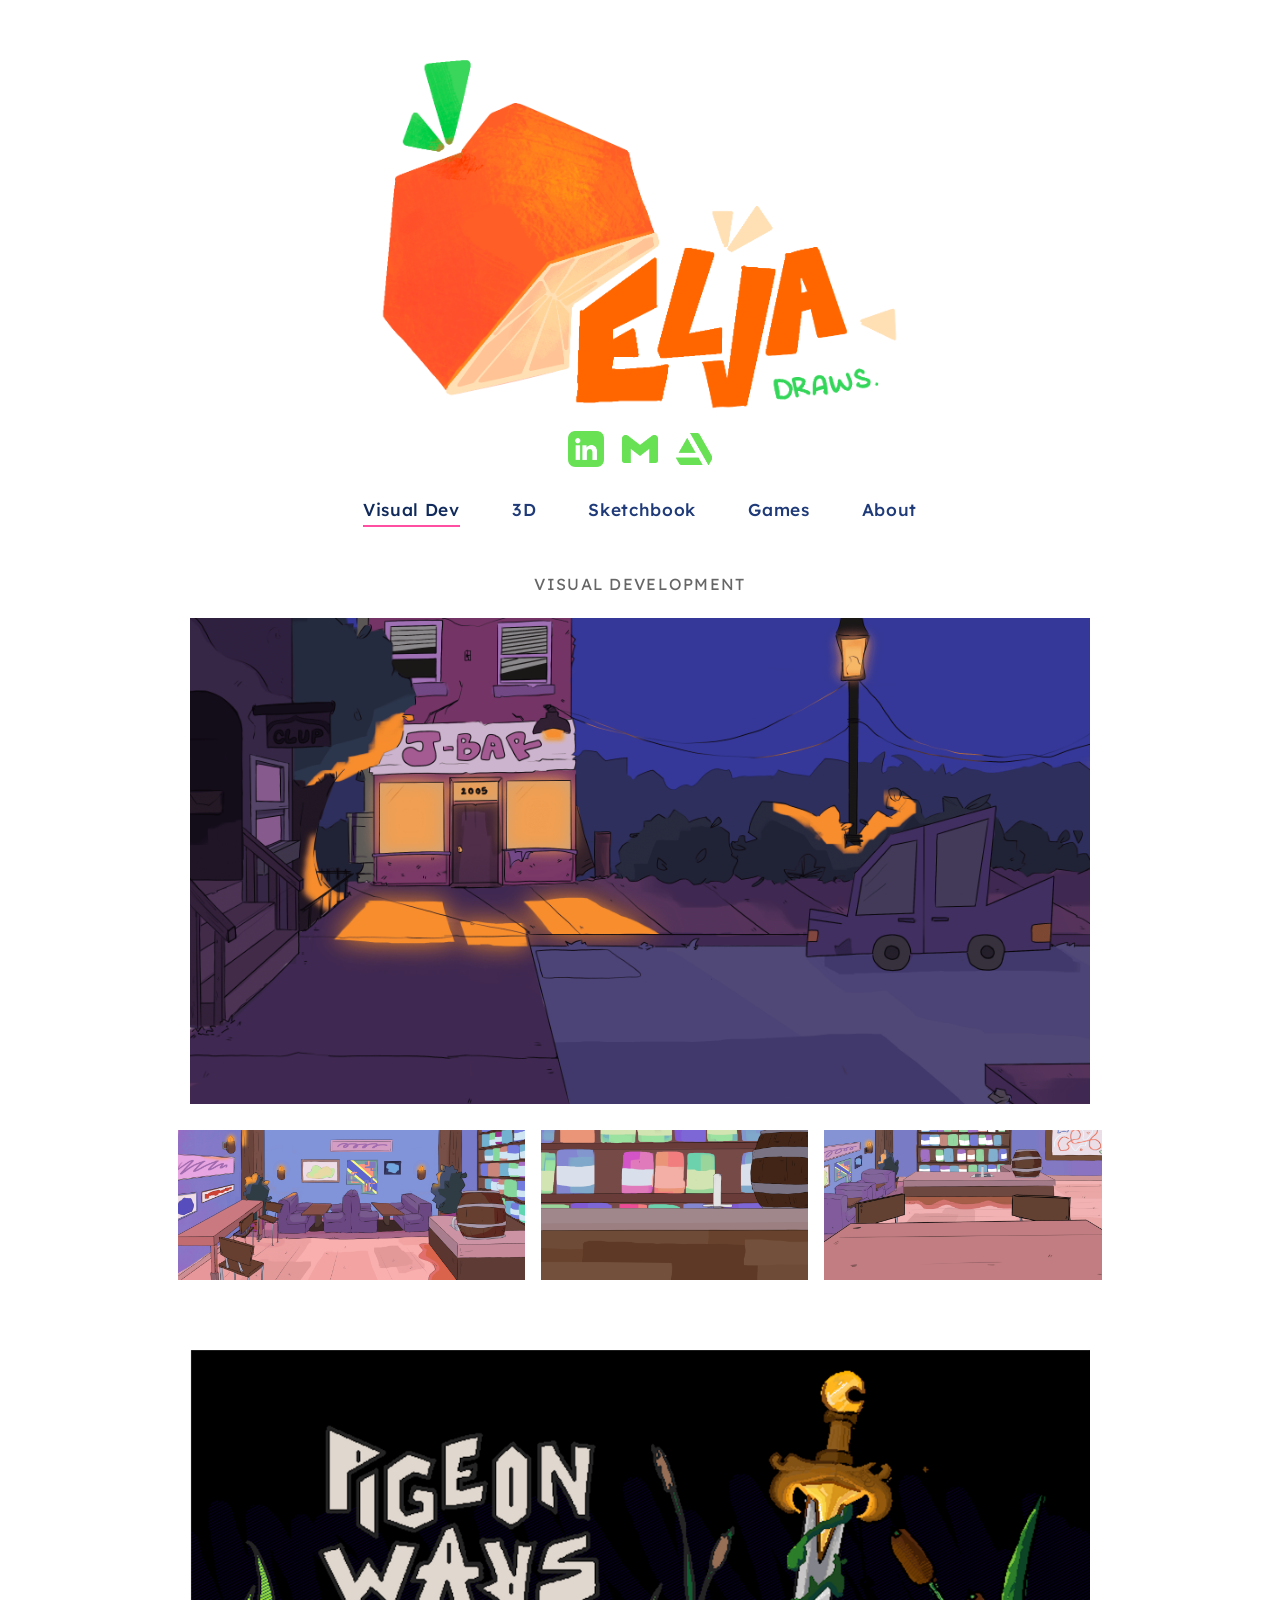
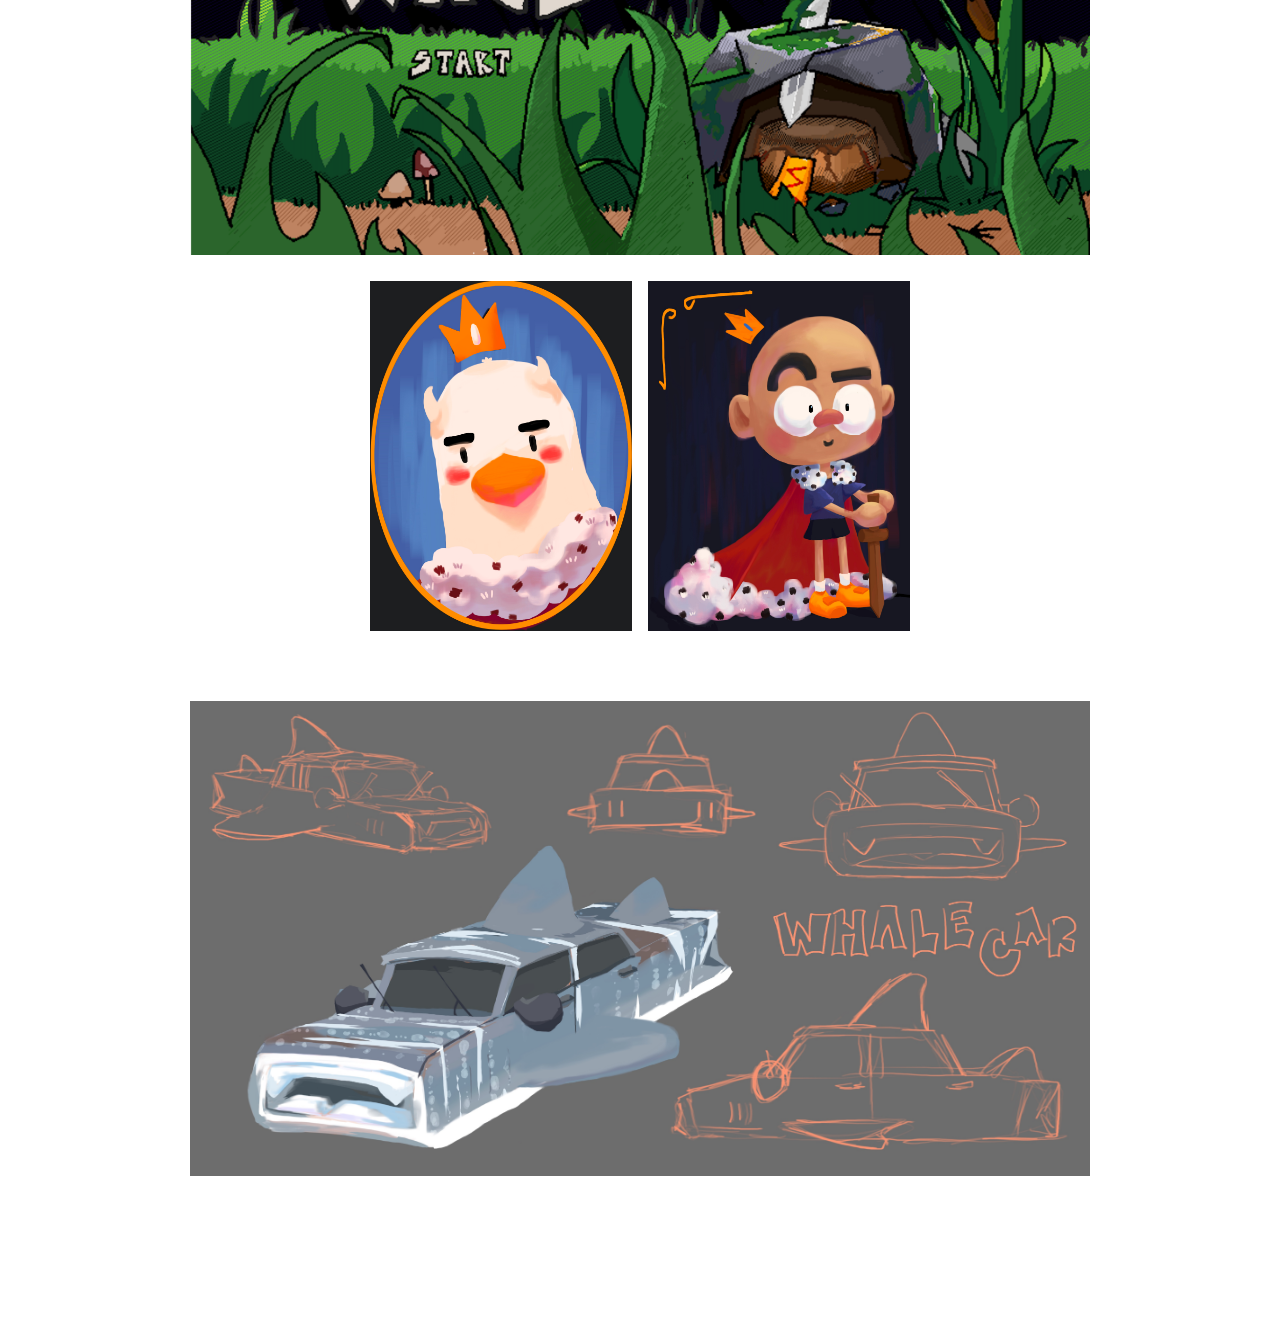
==== index.html @ 5cbae905 "logo changes" ====
<!DOCTYPE html>
<html lang="en">
<head>
  <meta charset="UTF-8" />
  <meta name="viewport" content="width=device-width, initial-scale=1.0" />
  <title>Elva | Visual Dev</title>
  <link rel="icon" type="image/x-icon" href="logos/lo.png">

  <link rel="stylesheet" href="style.css" />

  <link rel="preconnect" href="https://fonts.googleapis.com">
<link rel="preconnect" href="https://fonts.gstatic.com" crossorigin>
<link href="https://fonts.googleapis.com/css2?family=Lexend:wght@300;400;500;600&display=swap" rel="stylesheet">
<link rel="stylesheet" href="style.css" />
</head>
<body>

  <section class="intro-header">
    <img src="logos/illLogo.png" alt="Elva name logo" class="name-logo" />
  </section>

  <div class="social-bar">
    <a href="https://www.linkedin.com/in/elva-liu/" target="_blank" rel="noopener noreferrer">
      <img src="logos/link.png" alt="LinkedIn">
    </a>
  
    <a href="mailto:elvaschoo@gmail.com"  target="_blank" rel="noopener noreferrer">
      <img src="logos/mail.png" alt="Email" >
    </a>
  
    <a href="https://www.artstation.com/yuuorki" target="_blank" rel="noopener noreferrer">
      <img src="logos/artstat.png" alt="ArtStation">
    </a>
  </div>

  <header class="topbar">
    <nav>
      <ul class="nav-links">
        <li><a href="index.html" class="active">Visual Dev</a></li>
        <li><a href="3d.html">3D</a></li>
        <li><a href="sketchbook.html">Sketchbook</a></li>
        <li><a href="games.html">Games</a></li>
        <li><a href="about.html">About</a></li>
      </ul>
    </nav>
  </header>

  <main class="page-content">
    <h2 class="page-title">Visual Development</h2>
  
    <div class="visdev-container">
  
      <div class="visdev-piece">
        <div class="art-card visdev-card visdev-main-card">
          <img class="main-image" src="vis/Relief6 copy.png" alt="">
          <div class="visdev-bar">Relief or Disbelief Animation | Background Design</div>
        </div>
  
        <div class="sub-images">
          <img src="vis/Relief4 copy.png" alt="">
          <img src="vis/Relief2 copy.png" alt="">
          <img src="vis/Relief3 copy.png" alt="">
        </div>
      </div>
  
      <div class="visdev-container">
      <div class="visdev-piece">
        <div class="art-card visdev-card visdev-main-card">
          <img class="main-image" src="vis/title.png" alt="">
          <div class="visdev-bar">Pigeon Wars — Character Illustration</div>
        </div>
  
        <div class="sub-images2">
          <img src="vis/birdprotratit.jpg" alt="">
          <img src="vis/manpotrait.jpg" alt="">
        </div>
      </div>
      </div>

      <div class="visdev-container">
          <div class="visdev-piece">
            <div class="art-card visdev-card visdev-main-card">
                <img class="main-image" src="vis/whale shark copy.jpg" alt="">
                <div class="visdev-bar">Whale Shark Concept</div>
              </div>
      </div>
    </div>
    </div>
  </main>

  <div class="lightbox" id="lightbox">
    <button class="lightbox-close" id="lightbox-close">&times;</button>
    <button class="lightbox-arrow left" id="lightbox-prev">&#10094;</button>
    <img class="lightbox-image" id="lightbox-image" src="" alt="">
    <button class="lightbox-arrow right" id="lightbox-next">&#10095;</button>
  </div>

  <script src="script.js"></script>
</body>
</html>
---- style.css ----
* {
  margin: 0;
  padding: 0;
  box-sizing: border-box;
}

html {
  scroll-behavior: smooth;
}

body {
  background: #ffffff;
  color: #222;
  font-family: "Lexend", sans-serif;
}

/* big top name area */
.intro-header {
  height: 47vh;
  min-height: 240px;
  display: flex;
  align-items: flex-end;
  justify-content: center;
  padding-bottom: 5px;
  background: #ffffff;
}

.name-logo {
  width: 58%;
  max-width: 560px;
  height: auto;
  display: block;
}

/* sticky centered nav */
.topbar {
  position: sticky;
  top: 0;
  z-index: 1000;
  background: #ffffff;
  padding: 18px 20px 20px;
}

.topbar nav {
  display: flex;
  justify-content: center;
}

.nav-links {
  list-style: none;
  display: flex;
  gap: 52px;
  flex-wrap: wrap;
  justify-content: center;
}

.nav-links a {
  position: relative;
  text-decoration: none;
  color: #1f3a78;
  font-size: 1.08rem;
  font-weight: 500;
  letter-spacing: 0.04em;
  transition: color 0.2s ease;
}

.nav-links a::after {
  content: "";
  position: absolute;
  left: 0;
  bottom: -7px;
  width: 0;
  height: 2px;
  background: #ff4fa3;
  transition: width 0.22s ease;
}

.nav-links a:hover,
.nav-links a.active {
  color: #102a5c;
}

.nav-links a:hover::after,
.nav-links a.active::after {
  width: 100%;
}
/* page spacing */
.page-content {
  max-width: 1300px;
  margin: 0 auto;
  padding: 34px 34px 70px;
}

.page-title {
  font-size: 1rem;
  font-weight: 400;
  letter-spacing: 0.08em;
  color: #666;
  
  margin-bottom: 24px;
  text-transform: uppercase;
  text-align: center;
}

.link{
  font-size: 1rem;
  font-weight: 400;
  letter-spacing: 0.08em;
  color: #666;
  margin-top: 24px;
  margin-bottom: 24px;
  text-transform: uppercase;
  text-align: center;
}
.link:hover{

  color: #38e15f;
  margin-top: 24px;
  margin-bottom: 24px;
  text-transform: uppercase;
  text-align: center;
}

/* BIG 2-column gallery */
.gallery-grid {
  display: grid;
  grid-template-columns: repeat(2, 1fr);
  gap: 28px;
}


.art-card {
  position: relative;
  width: 100%;
  height: 420px;
  overflow: hidden;
  background: #f2f2f2;
  cursor: pointer;
}

.art-card img {
  width: 100%;
  height: 100%;
  object-fit: cover;
  transition: transform 0.3s ease;
}

.art-card:hover img {
  transform: scale(1.045);
}

/* 3d software bar */
.software-card .software-bar {
  position: absolute;
  left: 0;
  bottom: 0;
  width: 100%;
  padding: 14px 16px;
  background: rgba(198, 255, 75, 0.96);
  color: #111;
  font-size: 0.92rem;
  font-weight: 400;
  transform: translateY(100%);
  transition: transform 0.25s ease;
}

.software-card:hover .software-bar {
  transform: translateY(0);
}

/* about page */
.about-layout {
  display: grid;
  grid-template-columns: 320px 1fr;
  gap: 42px;
  align-items: start;
}

.about-image {
  width: 100%;
  height: 420px;
  object-fit: cover;
  background: #f2f2f2;
}

.about-text h1 {
  font-size: 2rem;
  font-weight: 500;
  margin-bottom: 18px;
  color: #51d355;
}

.about-text p {
  line-height: 1.75;
  margin-bottom: 16px;
  color: #333;
}

.about-section-title {
  margin-top: 28px;
  margin-bottom: 12px;
  font-size: 0.95rem;
  letter-spacing: 0.08em;
  text-transform: uppercase;
  color: #51d355;
}

.info-list {
  list-style: none;
}

.info-list li {
  margin-bottom: 10px;
  line-height: 1.6;
}

/* fullscreen lightbox */
.lightbox {
  position: fixed;
  inset: 0;
  background: rgba(255, 255, 255, 0.93);
  display: none;
  justify-content: center;
  align-items: center;
  z-index: 3000;
  padding: 40px;
}

.lightbox.show {
  display: flex;
}

.lightbox-image {
  max-width: 90vw;
  max-height: 88vh;
  object-fit: contain;
}

.lightbox-close {
  position: absolute;
  top: 24px;
  right: 24px;
  width: 52px;
  height: 52px;
  border: none;
  background: white;
  color: #111;
  font-size: 2rem;
  cursor: pointer;
}

.lightbox-arrow {
  position: absolute;
  top: 50%;
  transform: translateY(-50%);
  width: 56px;
  height: 56px;
  border: none;
  background: white;
  color: #111;
  font-size: 2rem;
  cursor: pointer;
}

.lightbox-arrow.left {
  left: 24px;
}

.lightbox-arrow.right {
  right: 24px;
}

.lightbox-close:hover,
.lightbox-arrow:hover {
  opacity: 0.9;
}


.image-group {
  margin-bottom: 40px;
}


.visdev-container {
  max-width: 900px;
  margin: 0 auto;
}

.visdev-piece {
  margin-bottom: 70px;
  display: block;
  clear: both;
}

.visdev-main-card {
  position: relative;
  width: 100%;
  height: auto !important;
  background: transparent;

  margin-bottom: 14px;
}

/* BIG hero image */
.main-image {
  width: 100%;
  height: auto;
  object-fit: contain;
  margin-bottom: 12px;
  margin-bottom: 14px;
  display: block;
}
.sub-images {
  display: flex;
  gap: 16px;
  justify-content: center;
}

.sub-images img {
  height: 150px;
}

.sub-images2 {
  display: flex;
  gap: 16px;
  justify-content: center;
}

.sub-images2 img {
  height: 350px;
}

/* hover effect (your style) */
.visdev-container img {
  transition: transform 0.2s ease;
}

.visdev-container img:hover {
  transform: scale(1.03);
}

.main-image,
.sub-images img {
  cursor: pointer;
}

.visdev-card {
  position: relative;
  overflow: hidden;
  cursor: pointer;
}

/* green bar */
.visdev-bar {
  position: absolute;
  left: 0;
  bottom: 0;
  width: 100%;
  padding: 14px 16px;
  background: rgba(198, 255, 75, 0.96);
  color: #111;
  font-size: 0.92rem;
  transform: translateY(100%);
  transition: transform 0.25s ease;
}

/* show on hover */
.visdev-card:hover .visdev-bar {
  transform: translateY(0);
}

.visdev-card img {
  transition: transform 0.3s ease;
}

.visdev-card:hover img {
  transform: scale(1.02);
}

.visdev-main-card {
  width: 100%;
  height: auto !important; /* 🔥 THIS FIXES IT */
  background: transparent;
  margin-bottom: 12px;
}


.visdev-main-card img {
  width: 100%;
  height: auto;
  object-fit: contain;
  display: block;

}

.social-bar {
  display: flex;
  justify-content: center;
  gap: 20px;
  margin-top: 10px;
  margin-bottom: 10px;
}

.social-bar a img {
  width: 36px;   /* 👈 same size */
  height: 36px;  /* 👈 forces consistency */
  object-fit: contain;
  transition: transform 0.2s ease, opacity 0.2s ease;
}

.social-bar a:hover img {
  transform: scale(1.1);
  opacity: 0.85;
}

.social-bar {
  display: flex;
  justify-content: center;
  gap: 18px;
  margin-top: 8px;
  margin-bottom: 10px;
}

.social-bar img {
  width: 34px;
  height: 34px;
  object-fit: contain;
}

.project-page {
  max-width: 950px;
  margin: 0 auto;
}

.project-title {
  text-align: center;
  font-size: 2.2rem;
  font-weight: 500;
  margin-bottom: 18px;
}

.play-link-wrap {
  display: flex;
  justify-content: center;
  margin-bottom: 18px;
}

.play-link {
  text-decoration: none;
  color: #1f3a78;
  font-weight: 500;
  border-bottom: 2px solid #c6ff4b;
  padding-bottom: 4px;
  transition: color 0.2s ease, transform 0.2s ease;
}

.play-link:hover {
  color: #102a5c;
  transform: scale(1.03);
}

.project-meta,
.project-description {
  text-align: center;
  max-width: 760px;
  margin: 0 auto 14px;
  line-height: 1.7;
}

.project-hero {
  margin-top: 28px;
  margin-bottom: 18px;
}

.project-hero img {
  width: 100%;
  height: auto;
  display: block;
  object-fit: contain;
  cursor: pointer;
}

.project-gallery {
  display: flex;
  gap: 16px;
  justify-content: center;
  flex-wrap: wrap;
}

.project-gallery img {
  width: 280px;
  height: 180px;
  object-fit: cover;
  display: block;
  cursor: pointer;
}

/* mobile */
@media (max-width: 730px) {
  .intro-header {
    height: 28vh;
    min-height: 180px;
    margin-top: 15px;
  }

  .name-logo {
    width: 70%;
    margin-top: 30px;
  }

  .nav-links {
    gap: 20px;
  }

  .gallery-grid {
    grid-template-columns: 1fr;
  }

  .art-card {
    height: 320px;
  }

  .page-content {
    padding: 28px 20px 50px;
  }

  .about-layout {
    grid-template-columns: 1fr;
  }

  .about-image {
    height: 320px;
  }

    .sub-images {
    flex-direction: column;
    align-items: center;
  }
  .sub-images img {
    width: 80%;
    max-width: 320px;
  }
}
---- style.css ----
* {
  margin: 0;
  padding: 0;
  box-sizing: border-box;
}

html {
  scroll-behavior: smooth;
}

body {
  background: #ffffff;
  color: #222;
  font-family: "Lexend", sans-serif;
}

/* big top name area */
.intro-header {
  height: 47vh;
  min-height: 240px;
  display: flex;
  align-items: flex-end;
  justify-content: center;
  padding-bottom: 5px;
  background: #ffffff;
}

.name-logo {
  width: 58%;
  max-width: 560px;
  height: auto;
  display: block;
}

/* sticky centered nav */
.topbar {
  position: sticky;
  top: 0;
  z-index: 1000;
  background: #ffffff;
  padding: 18px 20px 20px;
}

.topbar nav {
  display: flex;
  justify-content: center;
}

.nav-links {
  list-style: none;
  display: flex;
  gap: 52px;
  flex-wrap: wrap;
  justify-content: center;
}

.nav-links a {
  position: relative;
  text-decoration: none;
  color: #1f3a78;
  font-size: 1.08rem;
  font-weight: 500;
  letter-spacing: 0.04em;
  transition: color 0.2s ease;
}

.nav-links a::after {
  content: "";
  position: absolute;
  left: 0;
  bottom: -7px;
  width: 0;
  height: 2px;
  background: #ff4fa3;
  transition: width 0.22s ease;
}

.nav-links a:hover,
.nav-links a.active {
  color: #102a5c;
}

.nav-links a:hover::after,
.nav-links a.active::after {
  width: 100%;
}
/* page spacing */
.page-content {
  max-width: 1300px;
  margin: 0 auto;
  padding: 34px 34px 70px;
}

.page-title {
  font-size: 1rem;
  font-weight: 400;
  letter-spacing: 0.08em;
  color: #666;
  
  margin-bottom: 24px;
  text-transform: uppercase;
  text-align: center;
}

.link{
  font-size: 1rem;
  font-weight: 400;
  letter-spacing: 0.08em;
  color: #666;
  margin-top: 24px;
  margin-bottom: 24px;
  text-transform: uppercase;
  text-align: center;
}
.link:hover{

  color: #38e15f;
  margin-top: 24px;
  margin-bottom: 24px;
  text-transform: uppercase;
  text-align: center;
}

/* BIG 2-column gallery */
.gallery-grid {
  display: grid;
  grid-template-columns: repeat(2, 1fr);
  gap: 28px;
}


.art-card {
  position: relative;
  width: 100%;
  height: 420px;
  overflow: hidden;
  background: #f2f2f2;
  cursor: pointer;
}

.art-card img {
  width: 100%;
  height: 100%;
  object-fit: cover;
  transition: transform 0.3s ease;
}

.art-card:hover img {
  transform: scale(1.045);
}

/* 3d software bar */
.software-card .software-bar {
  position: absolute;
  left: 0;
  bottom: 0;
  width: 100%;
  padding: 14px 16px;
  background: rgba(198, 255, 75, 0.96);
  color: #111;
  font-size: 0.92rem;
  font-weight: 400;
  transform: translateY(100%);
  transition: transform 0.25s ease;
}

.software-card:hover .software-bar {
  transform: translateY(0);
}

/* about page */
.about-layout {
  display: grid;
  grid-template-columns: 320px 1fr;
  gap: 42px;
  align-items: start;
}

.about-image {
  width: 100%;
  height: 420px;
  object-fit: cover;
  background: #f2f2f2;
}

.about-text h1 {
  font-size: 2rem;
  font-weight: 500;
  margin-bottom: 18px;
  color: #51d355;
}

.about-text p {
  line-height: 1.75;
  margin-bottom: 16px;
  color: #333;
}

.about-section-title {
  margin-top: 28px;
  margin-bottom: 12px;
  font-size: 0.95rem;
  letter-spacing: 0.08em;
  text-transform: uppercase;
  color: #51d355;
}

.info-list {
  list-style: none;
}

.info-list li {
  margin-bottom: 10px;
  line-height: 1.6;
}

/* fullscreen lightbox */
.lightbox {
  position: fixed;
  inset: 0;
  background: rgba(255, 255, 255, 0.93);
  display: none;
  justify-content: center;
  align-items: center;
  z-index: 3000;
  padding: 40px;
}

.lightbox.show {
  display: flex;
}

.lightbox-image {
  max-width: 90vw;
  max-height: 88vh;
  object-fit: contain;
}

.lightbox-close {
  position: absolute;
  top: 24px;
  right: 24px;
  width: 52px;
  height: 52px;
  border: none;
  background: white;
  color: #111;
  font-size: 2rem;
  cursor: pointer;
}

.lightbox-arrow {
  position: absolute;
  top: 50%;
  transform: translateY(-50%);
  width: 56px;
  height: 56px;
  border: none;
  background: white;
  color: #111;
  font-size: 2rem;
  cursor: pointer;
}

.lightbox-arrow.left {
  left: 24px;
}

.lightbox-arrow.right {
  right: 24px;
}

.lightbox-close:hover,
.lightbox-arrow:hover {
  opacity: 0.9;
}


.image-group {
  margin-bottom: 40px;
}


.visdev-container {
  max-width: 900px;
  margin: 0 auto;
}

.visdev-piece {
  margin-bottom: 70px;
  display: block;
  clear: both;
}

.visdev-main-card {
  position: relative;
  width: 100%;
  height: auto !important;
  background: transparent;

  margin-bottom: 14px;
}

/* BIG hero image */
.main-image {
  width: 100%;
  height: auto;
  object-fit: contain;
  margin-bottom: 12px;
  margin-bottom: 14px;
  display: block;
}
.sub-images {
  display: flex;
  gap: 16px;
  justify-content: center;
}

.sub-images img {
  height: 150px;
}

.sub-images2 {
  display: flex;
  gap: 16px;
  justify-content: center;
}

.sub-images2 img {
  height: 350px;
}

/* hover effect (your style) */
.visdev-container img {
  transition: transform 0.2s ease;
}

.visdev-container img:hover {
  transform: scale(1.03);
}

.main-image,
.sub-images img {
  cursor: pointer;
}

.visdev-card {
  position: relative;
  overflow: hidden;
  cursor: pointer;
}

/* green bar */
.visdev-bar {
  position: absolute;
  left: 0;
  bottom: 0;
  width: 100%;
  padding: 14px 16px;
  background: rgba(198, 255, 75, 0.96);
  color: #111;
  font-size: 0.92rem;
  transform: translateY(100%);
  transition: transform 0.25s ease;
}

/* show on hover */
.visdev-card:hover .visdev-bar {
  transform: translateY(0);
}

.visdev-card img {
  transition: transform 0.3s ease;
}

.visdev-card:hover img {
  transform: scale(1.02);
}

.visdev-main-card {
  width: 100%;
  height: auto !important; /* 🔥 THIS FIXES IT */
  background: transparent;
  margin-bottom: 12px;
}


.visdev-main-card img {
  width: 100%;
  height: auto;
  object-fit: contain;
  display: block;

}

.social-bar {
  display: flex;
  justify-content: center;
  gap: 20px;
  margin-top: 10px;
  margin-bottom: 10px;
}

.social-bar a img {
  width: 36px;   /* 👈 same size */
  height: 36px;  /* 👈 forces consistency */
  object-fit: contain;
  transition: transform 0.2s ease, opacity 0.2s ease;
}

.social-bar a:hover img {
  transform: scale(1.1);
  opacity: 0.85;
}

.social-bar {
  display: flex;
  justify-content: center;
  gap: 18px;
  margin-top: 8px;
  margin-bottom: 10px;
}

.social-bar img {
  width: 34px;
  height: 34px;
  object-fit: contain;
}

.project-page {
  max-width: 950px;
  margin: 0 auto;
}

.project-title {
  text-align: center;
  font-size: 2.2rem;
  font-weight: 500;
  margin-bottom: 18px;
}

.play-link-wrap {
  display: flex;
  justify-content: center;
  margin-bottom: 18px;
}

.play-link {
  text-decoration: none;
  color: #1f3a78;
  font-weight: 500;
  border-bottom: 2px solid #c6ff4b;
  padding-bottom: 4px;
  transition: color 0.2s ease, transform 0.2s ease;
}

.play-link:hover {
  color: #102a5c;
  transform: scale(1.03);
}

.project-meta,
.project-description {
  text-align: center;
  max-width: 760px;
  margin: 0 auto 14px;
  line-height: 1.7;
}

.project-hero {
  margin-top: 28px;
  margin-bottom: 18px;
}

.project-hero img {
  width: 100%;
  height: auto;
  display: block;
  object-fit: contain;
  cursor: pointer;
}

.project-gallery {
  display: flex;
  gap: 16px;
  justify-content: center;
  flex-wrap: wrap;
}

.project-gallery img {
  width: 280px;
  height: 180px;
  object-fit: cover;
  display: block;
  cursor: pointer;
}

/* mobile */
@media (max-width: 730px) {
  .intro-header {
    height: 28vh;
    min-height: 180px;
    margin-top: 15px;
  }

  .name-logo {
    width: 70%;
    margin-top: 30px;
  }

  .nav-links {
    gap: 20px;
  }

  .gallery-grid {
    grid-template-columns: 1fr;
  }

  .art-card {
    height: 320px;
  }

  .page-content {
    padding: 28px 20px 50px;
  }

  .about-layout {
    grid-template-columns: 1fr;
  }

  .about-image {
    height: 320px;
  }

    .sub-images {
    flex-direction: column;
    align-items: center;
  }
  .sub-images img {
    width: 80%;
    max-width: 320px;
  }
}
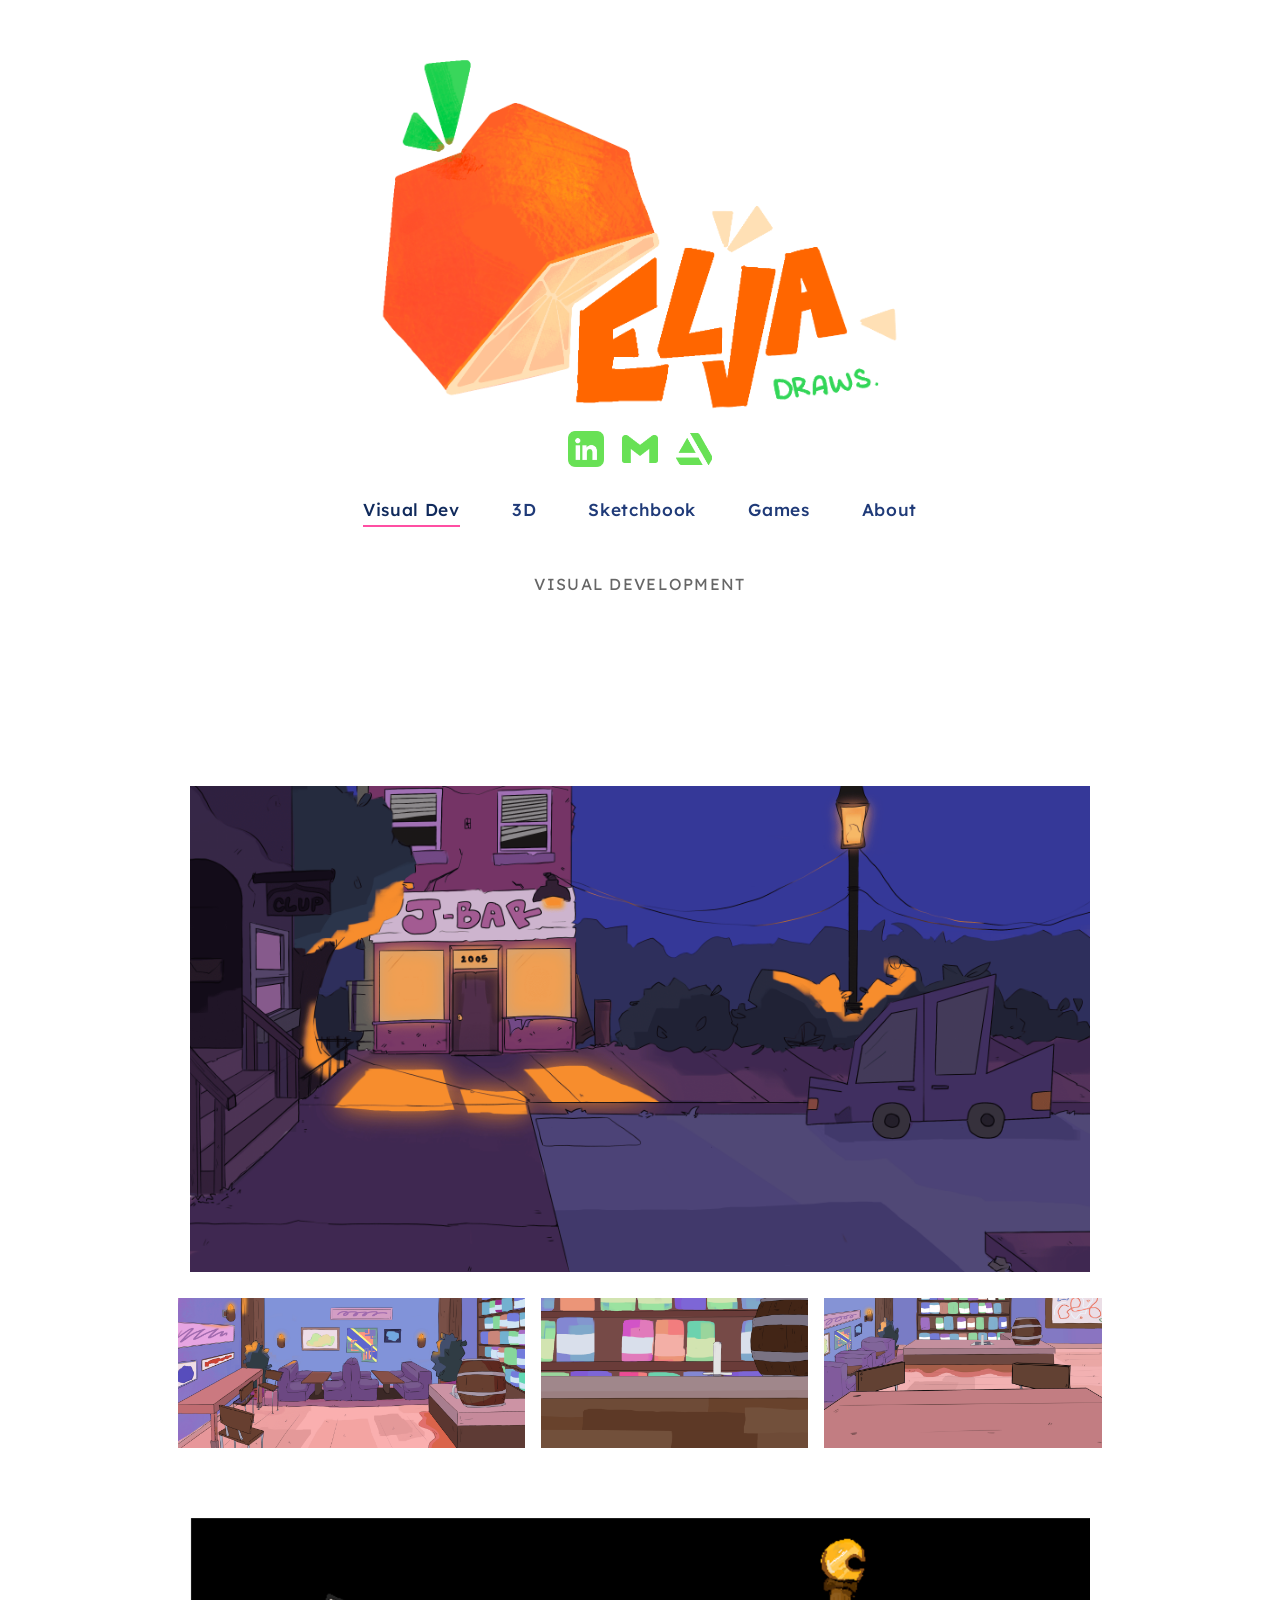
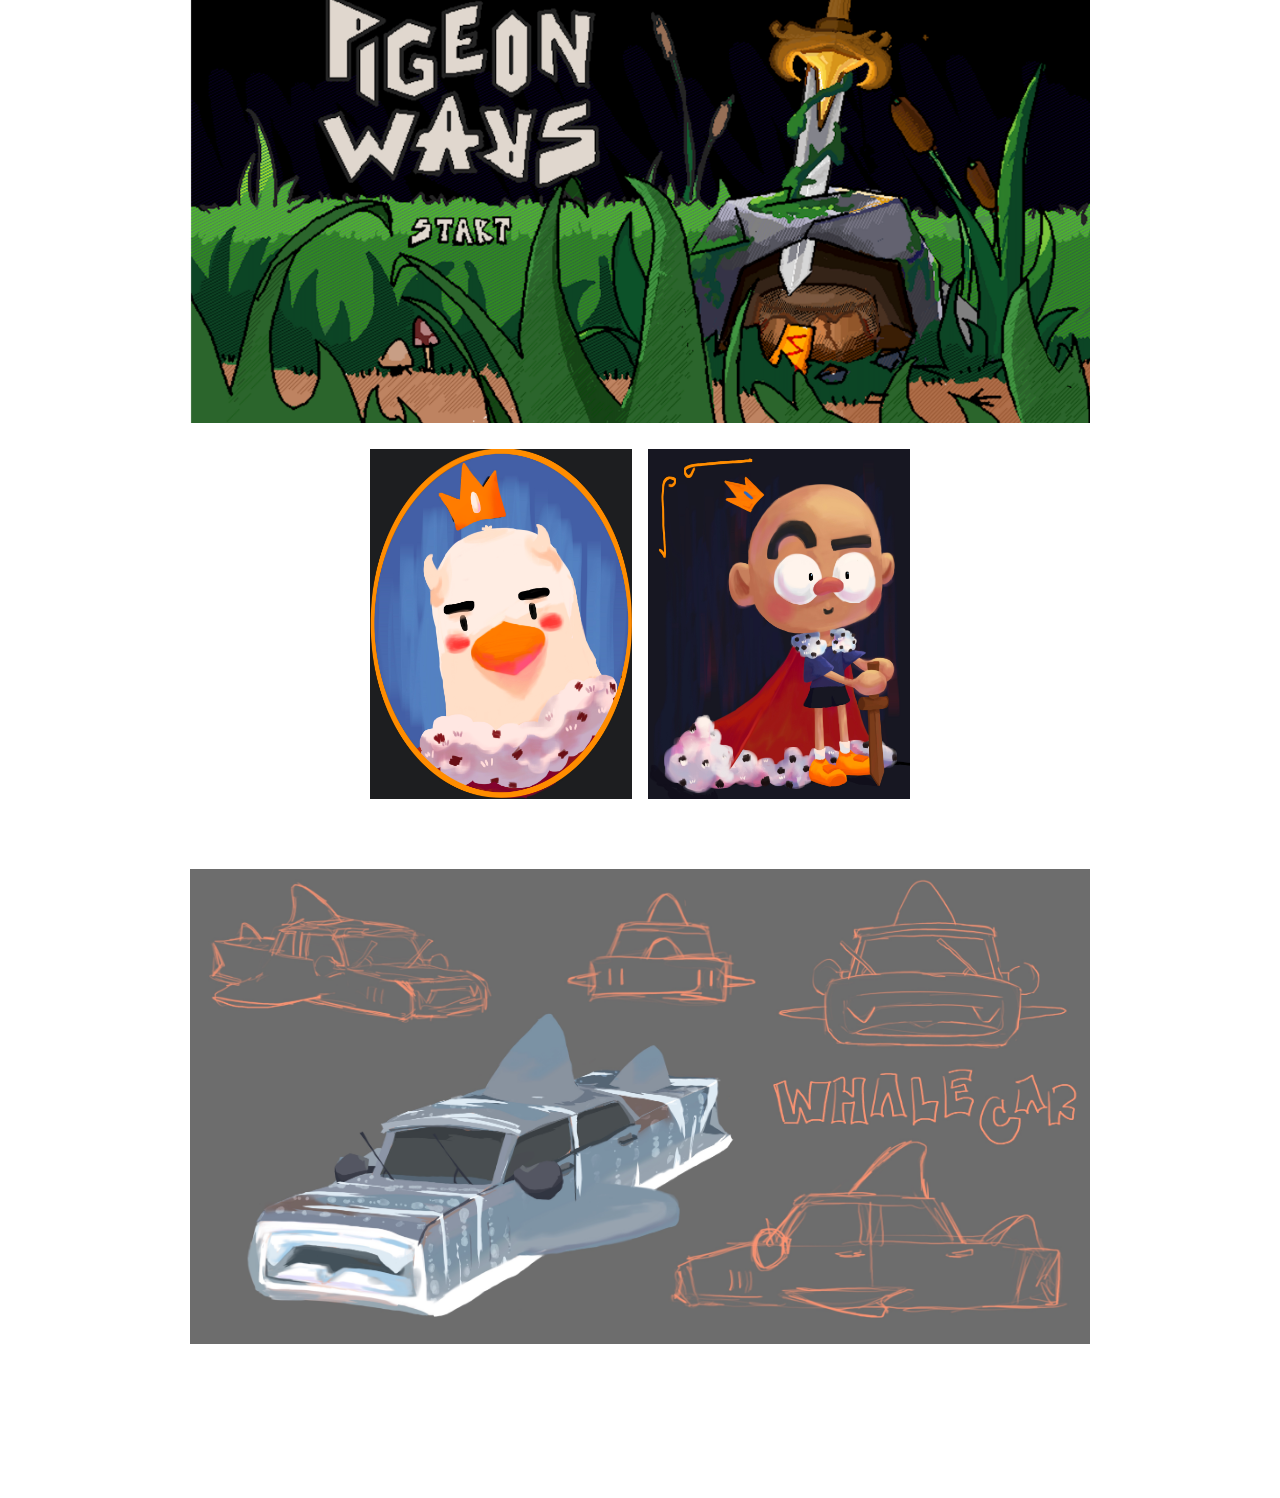
==== commit 1aa3055b: "images" ====
--- a/index.html
+++ b/index.html
@@ -48,6 +48,23 @@
   <main class="page-content">
     <h2 class="page-title">Visual Development</h2>
   
+     <div class="visdev-container">
+          <div class="visdev-piece">
+            <div class="art-card visdev-card visdev-main-card">
+                <img class="main-image" src="vis/HotDawg_Cart_Hero.png" alt="">
+                <div class="visdev-bar">Hot Dawg Cart Material Callout</div>
+              </div>
+      </div>
+
+       <div class="visdev-container">
+          <div class="visdev-piece">
+            <div class="art-card visdev-card visdev-main-card">
+                <img class="main-image" src="vis/HotDawg_Cart_TurnAround.png" alt="">
+                <div class="visdev-bar">Hot Dawg Cart Turn Around + Color Exploration</div>
+              </div>
+      </div>
+
+
     <div class="visdev-container">
   
       <div class="visdev-piece">
--- a/style.css
+++ b/style.css
@@ -17,12 +17,24 @@
 /* big top name area */
 .intro-header {
   height: 47vh;
-  min-height: 240px;
+  
+  min-height: 20px;
   display: flex;
   align-items: flex-end;
   justify-content: center;
   padding-bottom: 5px;
   background: #ffffff;
+}
+
+.intro-header2 {
+  height: 10px;
+  margin-top: 40px;
+  min-height: 180px;
+  display: flex;
+  align-items: flex-end;
+  justify-content: center;
+  margin-bottom: 1px;
+  
 }
 
 .name-logo {
@@ -180,7 +192,7 @@
   width: 100%;
   height: 420px;
   object-fit: cover;
-  background: #f2f2f2;
+
 }
 
 .about-text h1 {
@@ -495,8 +507,23 @@
   cursor: pointer;
 }
 
+.bg {
+  position: fixed;
+  top: 0;
+  left: 0;
+  width: 100%;
+  height: 100%;
+
+  background-image: url("logos/bg.png");
+  background-size: cover;
+  background-position: center;
+  background-repeat: no-repeat;
+
+  z-index: -1; /* puts it behind everything */
+}
+
 /* mobile */
-@media (max-width: 730px) {
+@media (max-width: 650px) {
   .intro-header {
     height: 28vh;
     min-height: 180px;
--- a/style.css
+++ b/style.css
@@ -17,12 +17,24 @@
 /* big top name area */
 .intro-header {
   height: 47vh;
-  min-height: 240px;
+  
+  min-height: 20px;
   display: flex;
   align-items: flex-end;
   justify-content: center;
   padding-bottom: 5px;
   background: #ffffff;
+}
+
+.intro-header2 {
+  height: 10px;
+  margin-top: 40px;
+  min-height: 180px;
+  display: flex;
+  align-items: flex-end;
+  justify-content: center;
+  margin-bottom: 1px;
+  
 }
 
 .name-logo {
@@ -180,7 +192,7 @@
   width: 100%;
   height: 420px;
   object-fit: cover;
-  background: #f2f2f2;
+
 }
 
 .about-text h1 {
@@ -495,8 +507,23 @@
   cursor: pointer;
 }
 
+.bg {
+  position: fixed;
+  top: 0;
+  left: 0;
+  width: 100%;
+  height: 100%;
+
+  background-image: url("logos/bg.png");
+  background-size: cover;
+  background-position: center;
+  background-repeat: no-repeat;
+
+  z-index: -1; /* puts it behind everything */
+}
+
 /* mobile */
-@media (max-width: 730px) {
+@media (max-width: 650px) {
   .intro-header {
     height: 28vh;
     min-height: 180px;
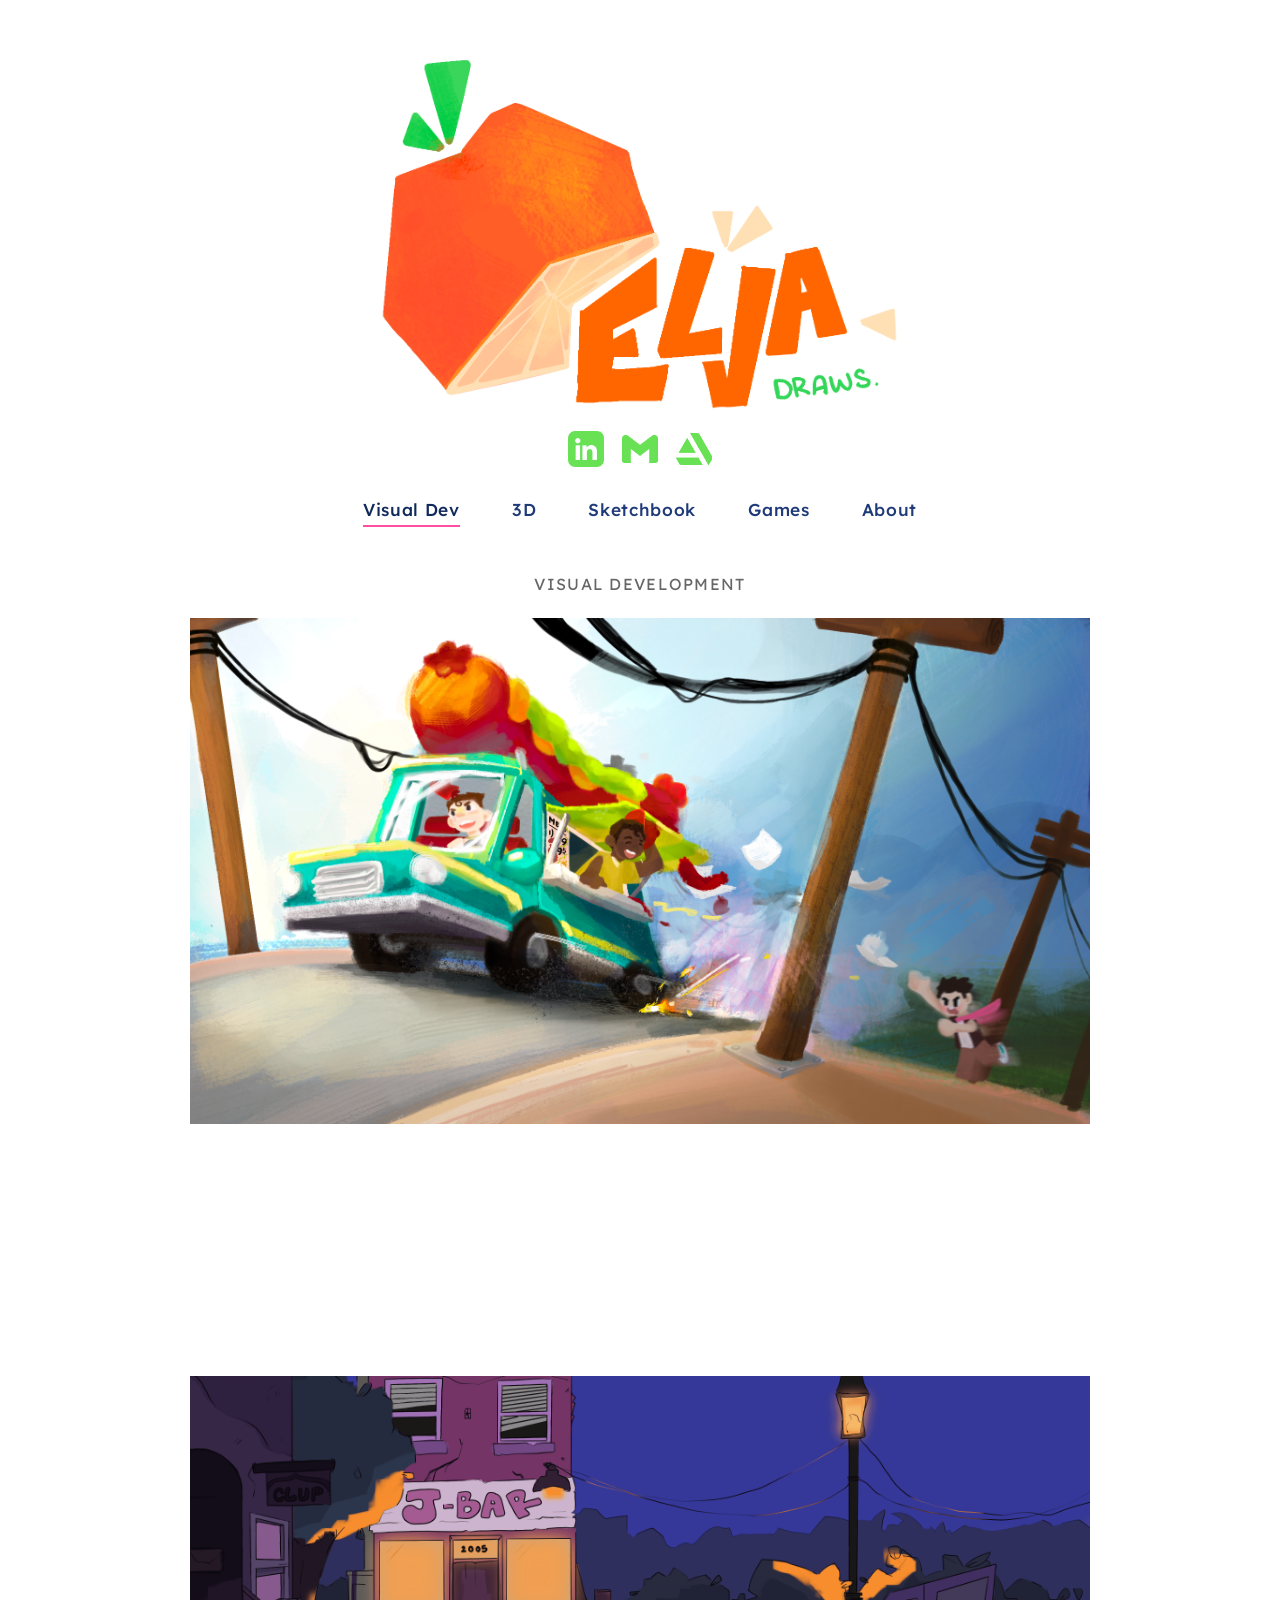
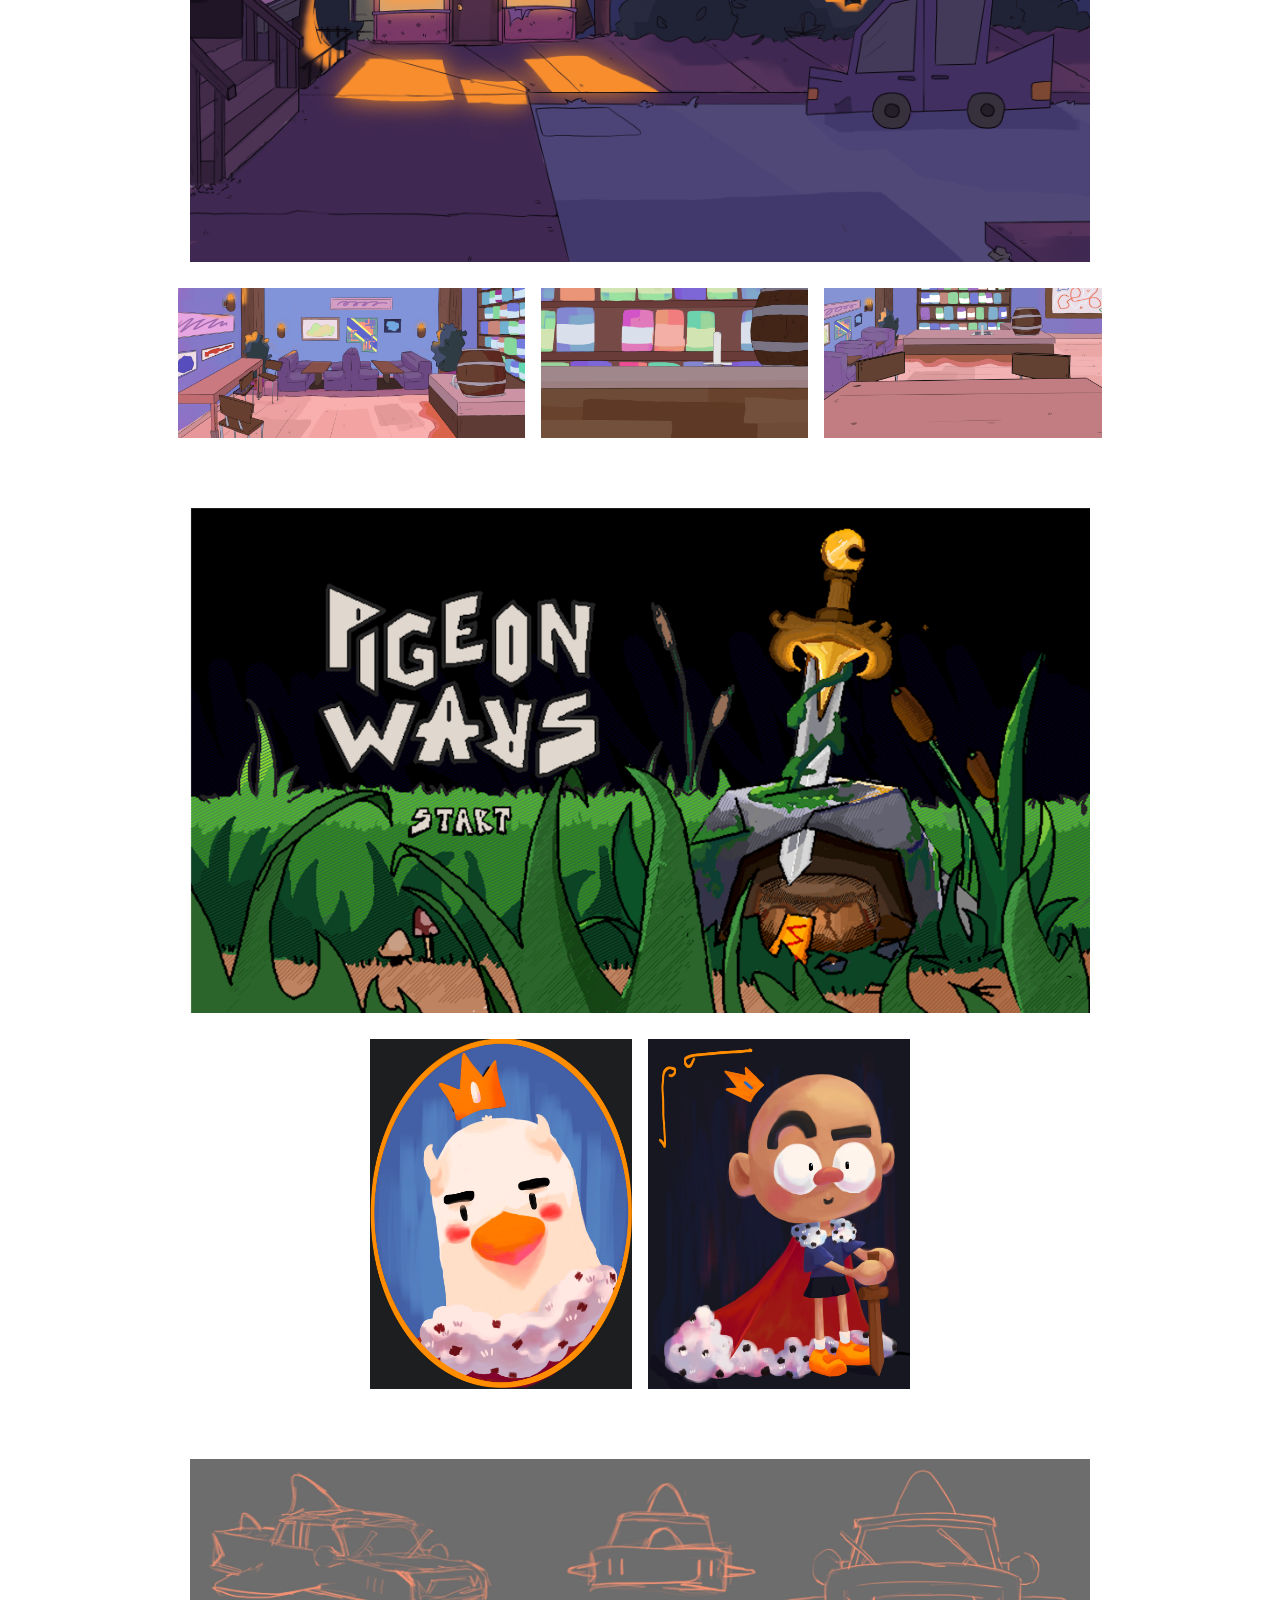
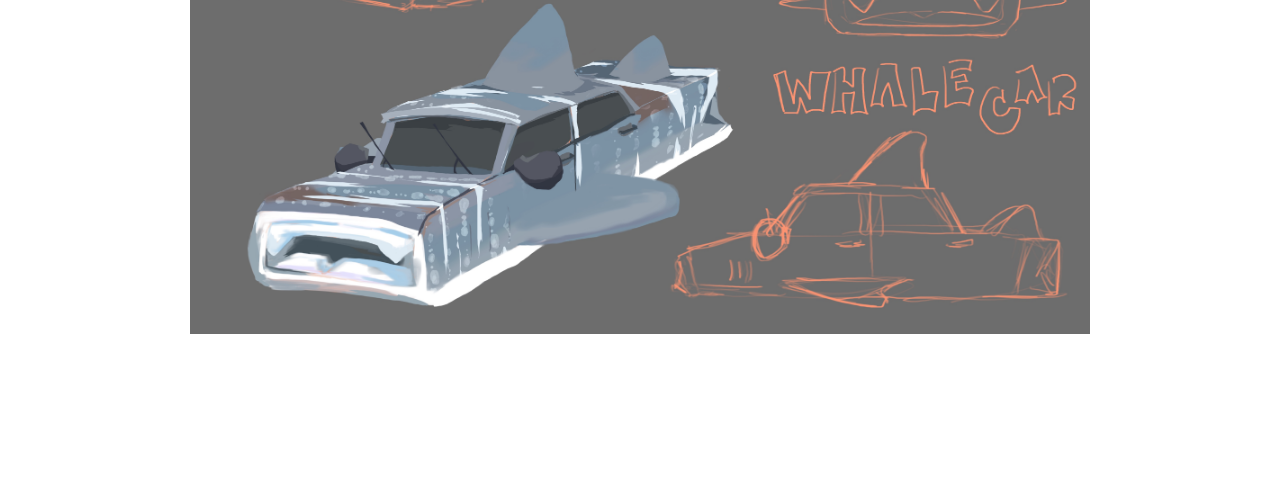
==== commit 263aef9c: "add images" ====
--- a/index.html
+++ b/index.html
@@ -47,7 +47,13 @@
 
   <main class="page-content">
     <h2 class="page-title">Visual Development</h2>
-  
+  <div class="visdev-container">
+          <div class="visdev-piece">
+            <div class="art-card visdev-card visdev-main-card">
+                <img class="main-image" src="vis/Elva_HotDogSplash_1.png" alt="">
+                <div class="visdev-bar">Hot Dawg Get Away</div>
+              </div>
+      </div>
      <div class="visdev-container">
           <div class="visdev-piece">
             <div class="art-card visdev-card visdev-main-card">
@@ -101,7 +107,7 @@
                 <div class="visdev-bar">Whale Shark Concept</div>
               </div>
       </div>
-    </div>
+
     </div>
   </main>
 
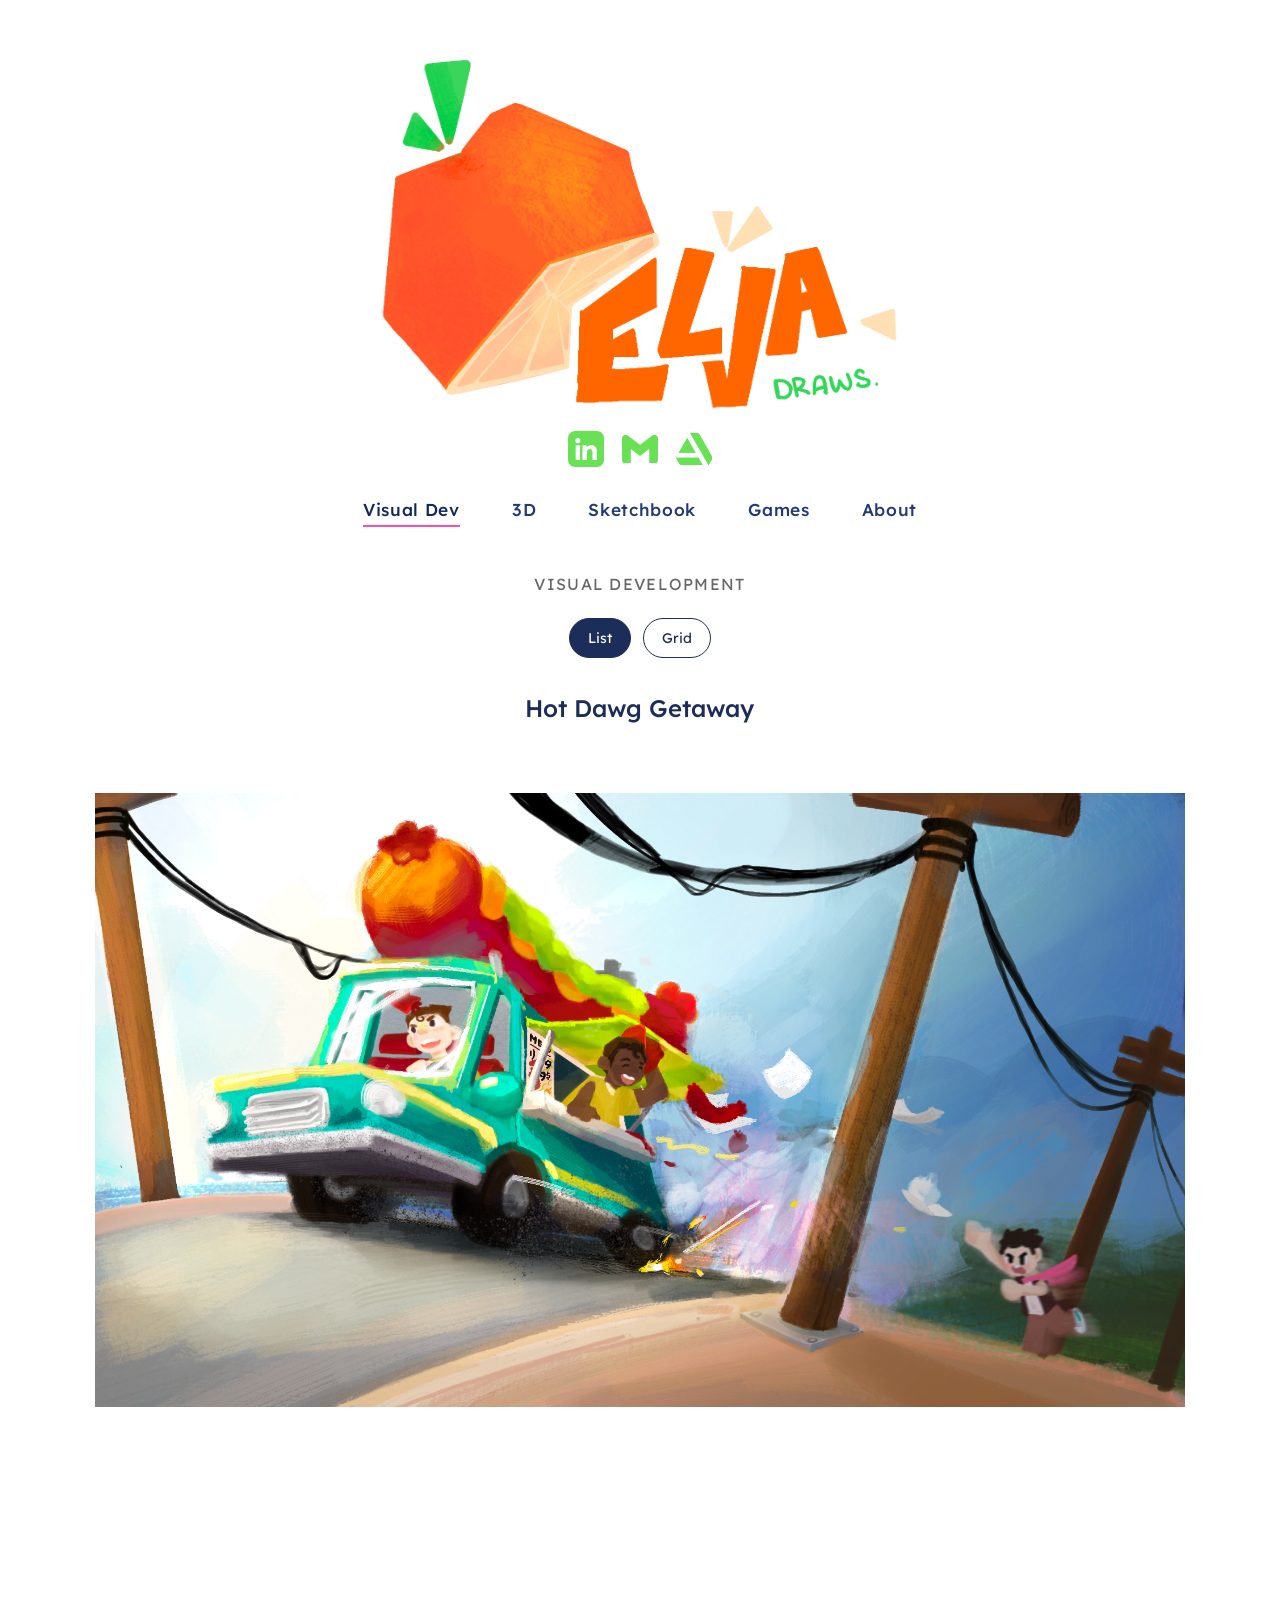
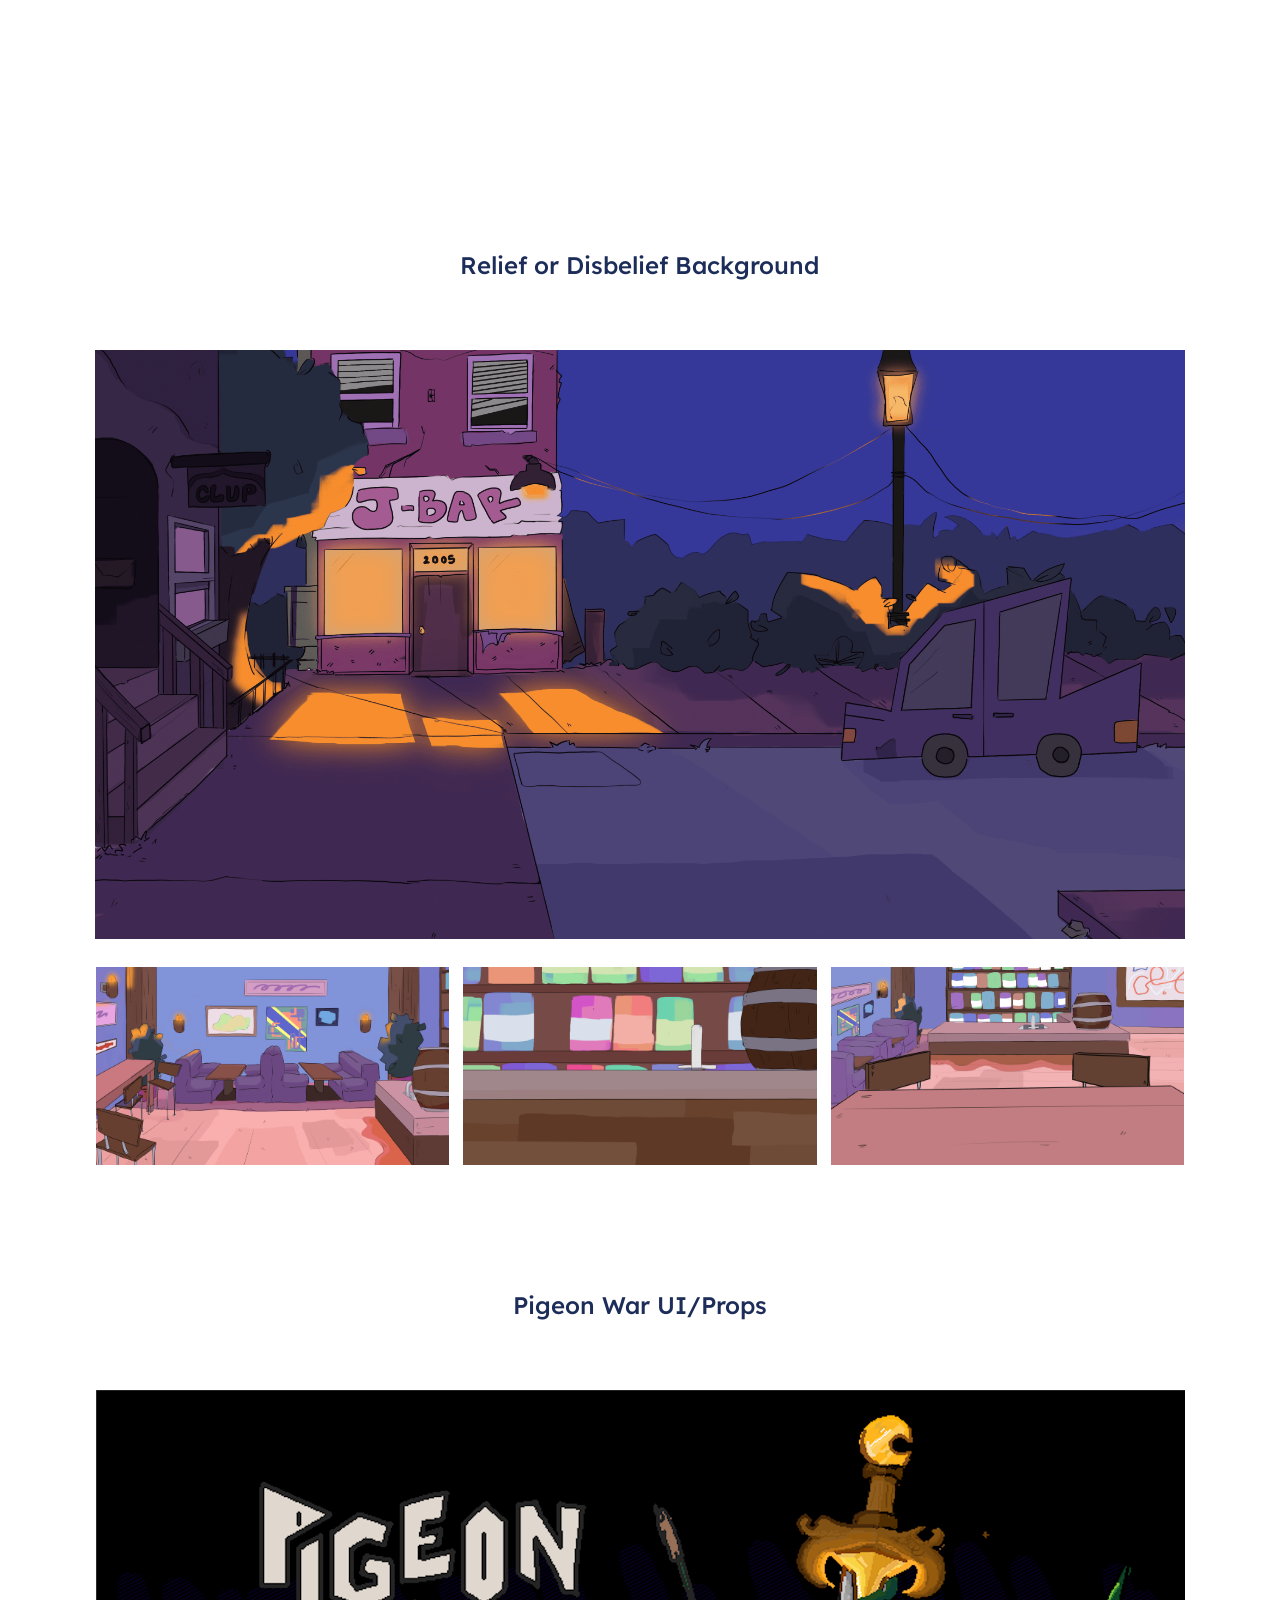
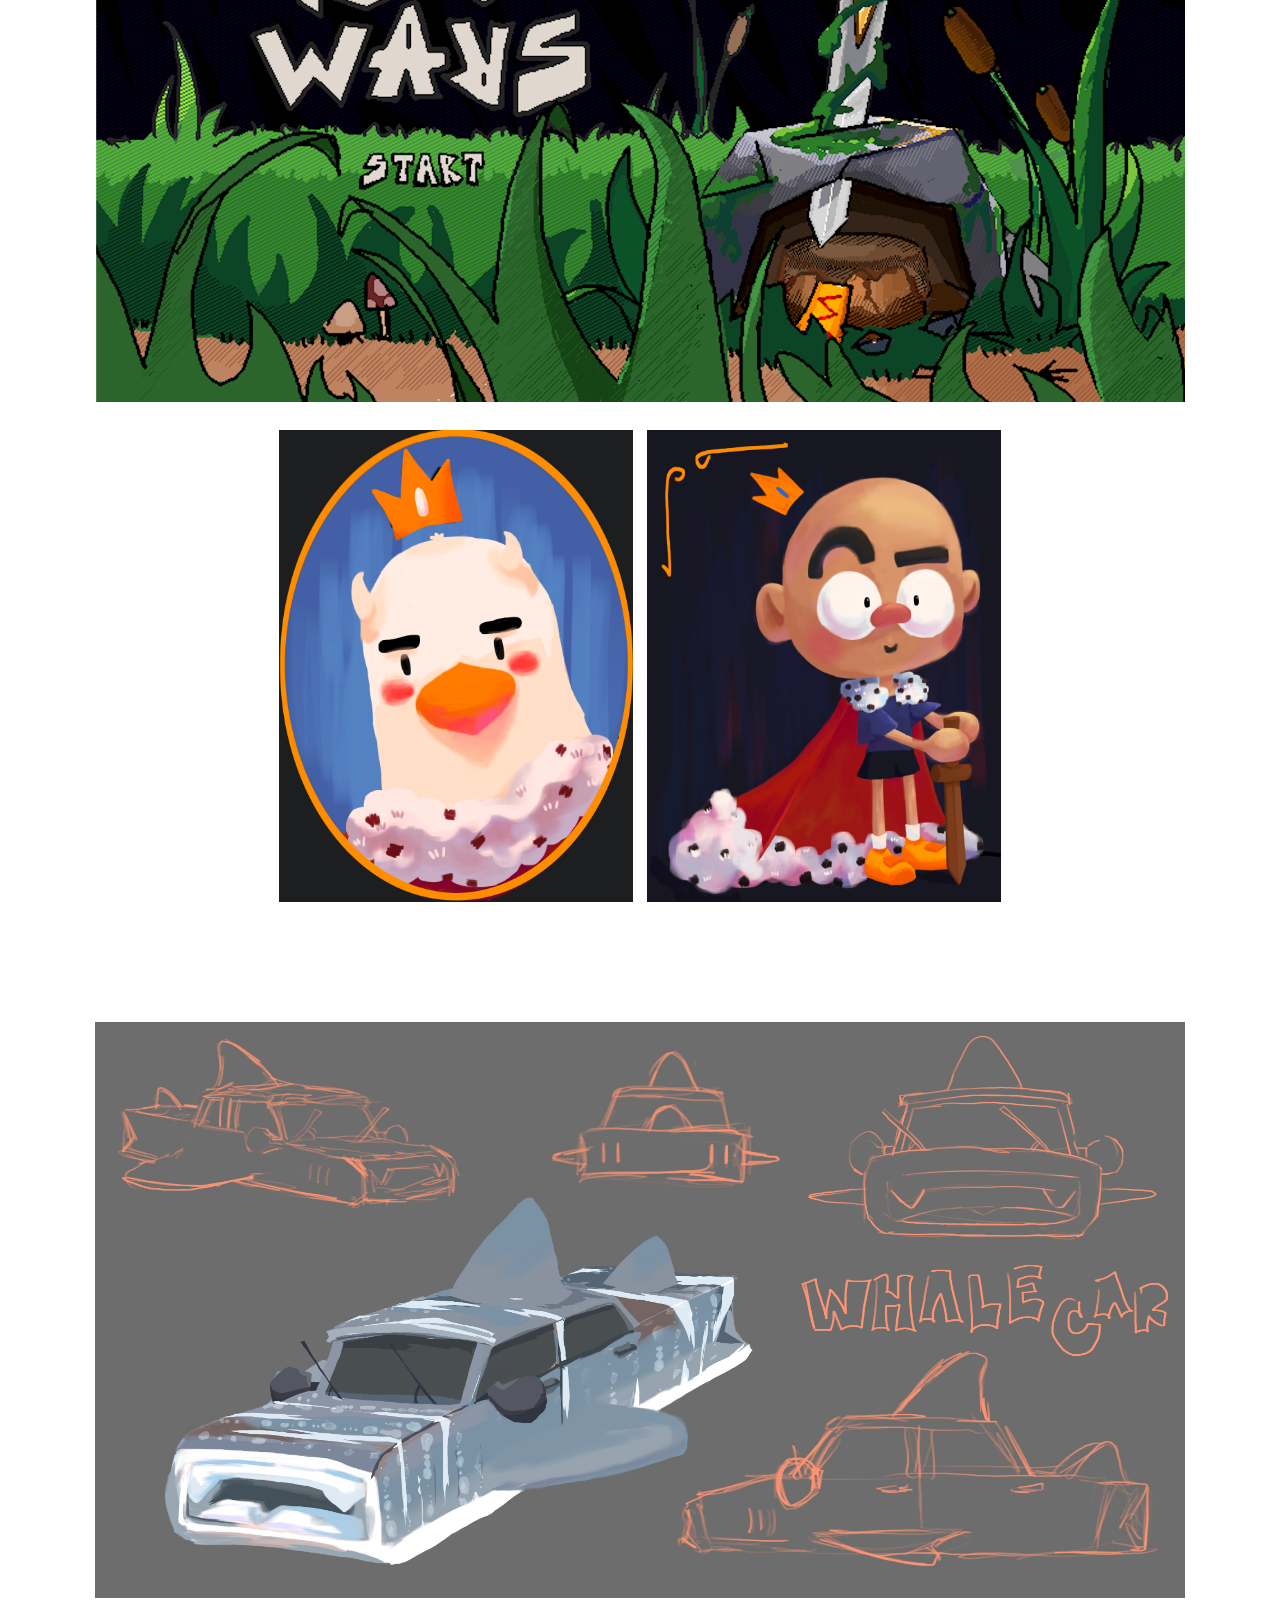
==== commit 126139b4: "m" ====
--- a/index.html
+++ b/index.html
@@ -33,6 +33,7 @@
     </a>
   </div>
 
+
   <header class="topbar">
     <nav>
       <ul class="nav-links">
@@ -45,71 +46,75 @@
     </nav>
   </header>
 
-  <main class="page-content">
-    <h2 class="page-title">Visual Development</h2>
-  <div class="visdev-container">
-          <div class="visdev-piece">
-            <div class="art-card visdev-card visdev-main-card">
-                <img class="main-image" src="vis/Elva_HotDogSplash_1.png" alt="">
-                <div class="visdev-bar">Hot Dawg Get Away</div>
-              </div>
+ <main class="page-content">
+  <h2 class="page-title">Visual Development</h2>
+
+  <div class="view-toggle">
+    <button id="listViewBtn" class="view-btn active">List</button>
+    <button id="gridViewBtn" class="view-btn">Grid</button>
+  </div>
+
+  <div class="visdev-container list-view" id="visdevContainer">
+<h3 class="project-title">Hot Dawg Getaway</h3>
+    <div class="visdev-piece">
+      <div class="art-card visdev-card visdev-main-card">
+        <img class="main-image" src="vis/Elva_HotDogSplash_1.png" alt="">
+        <div class="visdev-bar">Hot Dawg Get Away</div>
       </div>
-     <div class="visdev-container">
-          <div class="visdev-piece">
-            <div class="art-card visdev-card visdev-main-card">
-                <img class="main-image" src="vis/HotDawg_Cart_Hero.png" alt="">
-                <div class="visdev-bar">Hot Dawg Cart Material Callout</div>
-              </div>
+    </div>
+
+    <div class="visdev-piece">
+      <div class="art-card visdev-card visdev-main-card">
+        <img class="main-image" src="vis/HotDawg_Cart_Hero.png" alt="">
+        <div class="visdev-bar"> Material Callout</div>
+      </div>
+    </div>
+
+    <div class="visdev-piece">
+      <div class="art-card visdev-card visdev-main-card">
+        <img class="main-image" src="vis/HotDawg_Cart_TurnAround.png" alt="">
+        <div class="visdev-bar">Turn Around + Color Exploration</div>
+      </div>
+    </div>
+<h3 class="project-title">Relief or Disbelief Background </h3>
+
+    <div class="visdev-piece">
+      <div class="art-card visdev-card visdev-main-card">
+        <img class="main-image" src="vis/Relief6 copy.png" alt="">
+        <div class="visdev-bar">Relief or Disbelief Animation | Background Design</div>
       </div>
 
-       <div class="visdev-container">
-          <div class="visdev-piece">
-            <div class="art-card visdev-card visdev-main-card">
-                <img class="main-image" src="vis/HotDawg_Cart_TurnAround.png" alt="">
-                <div class="visdev-bar">Hot Dawg Cart Turn Around + Color Exploration</div>
-              </div>
+      <div class="sub-images">
+        <img src="vis/Relief4 copy.png" alt="">
+        <img src="vis/Relief2 copy.png" alt="">
+        <img src="vis/Relief3 copy.png" alt="">
+      </div>
+    </div>
+
+    <h3 class="project-title">Pigeon War UI/Props</h3>
+
+
+    <div class="visdev-piece">
+      <div class="art-card visdev-card visdev-main-card">
+        <img class="main-image" src="vis/title.png" alt="">
+        <div class="visdev-bar">Pigeon Wars — Character Illustration</div>
       </div>
 
+      <div class="sub-images2">
+        <img src="vis/birdprotratit.jpg" alt="">
+        <img src="vis/manpotrait.jpg" alt="">
+      </div>
+    </div>
 
-    <div class="visdev-container">
-  
-      <div class="visdev-piece">
-        <div class="art-card visdev-card visdev-main-card">
-          <img class="main-image" src="vis/Relief6 copy.png" alt="">
-          <div class="visdev-bar">Relief or Disbelief Animation | Background Design</div>
-        </div>
-  
-        <div class="sub-images">
-          <img src="vis/Relief4 copy.png" alt="">
-          <img src="vis/Relief2 copy.png" alt="">
-          <img src="vis/Relief3 copy.png" alt="">
-        </div>
+    <div class="visdev-piece">
+      <div class="art-card visdev-card visdev-main-card">
+        <img class="main-image" src="vis/whale shark copy.jpg" alt="">
+        <div class="visdev-bar">Whale Shark Concept</div>
       </div>
-  
-      <div class="visdev-container">
-      <div class="visdev-piece">
-        <div class="art-card visdev-card visdev-main-card">
-          <img class="main-image" src="vis/title.png" alt="">
-          <div class="visdev-bar">Pigeon Wars — Character Illustration</div>
-        </div>
-  
-        <div class="sub-images2">
-          <img src="vis/birdprotratit.jpg" alt="">
-          <img src="vis/manpotrait.jpg" alt="">
-        </div>
-      </div>
-      </div>
+    </div>
 
-      <div class="visdev-container">
-          <div class="visdev-piece">
-            <div class="art-card visdev-card visdev-main-card">
-                <img class="main-image" src="vis/whale shark copy.jpg" alt="">
-                <div class="visdev-bar">Whale Shark Concept</div>
-              </div>
-      </div>
-
-    </div>
-  </main>
+  </div>
+</main>
 
   <div class="lightbox" id="lightbox">
     <button class="lightbox-close" id="lightbox-close">&times;</button>
--- a/style.css
+++ b/style.css
@@ -524,6 +524,16 @@
 
 /* mobile */
 @media (max-width: 650px) {
+
+  .visdev-container.grid-view {
+    grid-template-columns: 1fr;
+  }
+
+  .visdev-container.list-view .sub-images img,
+  .visdev-container.list-view .sub-images2 img {
+    width: 100%;
+  }
+
   .intro-header {
     height: 28vh;
     min-height: 180px;
@@ -567,4 +577,130 @@
     width: 80%;
     max-width: 320px;
   }
+}
+
+.view-toggle {
+  display: flex;
+  justify-content: center;
+  gap: 12px;
+  margin-bottom: 30px;
+}
+
+.view-btn {
+  font-family: 'Lexend', sans-serif;
+  font-size: 14px;
+  padding: 10px 18px;
+  border: 1px solid #1d2d5a;
+  background: white;
+  color: #1d2d5a;
+  cursor: pointer;
+  border-radius: 999px;
+  transition: 0.2s ease;
+}
+
+.view-btn:hover {
+  transform: translateY(-1px);
+}
+
+.view-btn.active {
+  background: #1d2d5a;
+  color: white;
+}
+
+.visdev-container {
+  width: 90%;
+  max-width: 1300px;
+  margin: 0 auto;
+}
+
+/* LIST VIEW */
+.visdev-container.list-view {
+  display: flex;
+  flex-direction: column;
+  gap: 50px;
+}
+
+.visdev-container.list-view .visdev-piece {
+  width: 100%;
+}
+
+.visdev-container.list-view .main-image {
+  width: 100%;
+  display: block;
+  height: auto;
+}
+
+.visdev-container.list-view .sub-images,
+.visdev-container.list-view .sub-images2 {
+  display: flex;
+  gap: 14px;
+  margin-top: 14px;
+  flex-wrap: wrap;
+}
+
+.visdev-container.list-view .sub-images img,
+.visdev-container.list-view .sub-images2 img {
+  width: calc(33.333% - 10px);
+  height: auto;
+  object-fit: cover;
+  display: block;
+}
+
+/* GRID VIEW */
+.visdev-container.grid-view {
+  display: grid;
+  grid-template-columns: repeat(2, 1fr);
+  gap: 28px;
+  align-items: start;
+}
+
+.visdev-container.grid-view .visdev-piece {
+  width: 100%;
+}
+
+.visdev-container.grid-view .main-image {
+  width: 100%;
+  aspect-ratio: 4 / 3;
+  object-fit: cover;
+  display: block;
+}
+
+.visdev-container.grid-view .sub-images,
+.visdev-container.grid-view .sub-images2 {
+  display: none;
+}
+
+/* Card styling */
+.visdev-card {
+  position: relative;
+  overflow: hidden;
+}
+
+
+.visdev-bar {
+  padding: 12px 14px;
+  font-size: 14px;
+  background: rgb(84, 255, 127);
+  color: #1d2d5a;
+  text-align: center;
+}
+
+.visdev-card img {
+  transition: transform 0.3s ease;
+}
+
+.visdev-card:hover img {
+  transform: scale(1.03);
+}
+
+.project-title {
+  font-size: 24px;
+  font-weight: 500;
+  text-align: center;
+  margin: 5px 0 20px;
+  color: #1d2d5a;
+}
+
+.visdev-container.grid-view .project-title {
+  display: none;
 }
--- a/style.css
+++ b/style.css
@@ -524,6 +524,16 @@
 
 /* mobile */
 @media (max-width: 650px) {
+
+  .visdev-container.grid-view {
+    grid-template-columns: 1fr;
+  }
+
+  .visdev-container.list-view .sub-images img,
+  .visdev-container.list-view .sub-images2 img {
+    width: 100%;
+  }
+
   .intro-header {
     height: 28vh;
     min-height: 180px;
@@ -567,4 +577,130 @@
     width: 80%;
     max-width: 320px;
   }
+}
+
+.view-toggle {
+  display: flex;
+  justify-content: center;
+  gap: 12px;
+  margin-bottom: 30px;
+}
+
+.view-btn {
+  font-family: 'Lexend', sans-serif;
+  font-size: 14px;
+  padding: 10px 18px;
+  border: 1px solid #1d2d5a;
+  background: white;
+  color: #1d2d5a;
+  cursor: pointer;
+  border-radius: 999px;
+  transition: 0.2s ease;
+}
+
+.view-btn:hover {
+  transform: translateY(-1px);
+}
+
+.view-btn.active {
+  background: #1d2d5a;
+  color: white;
+}
+
+.visdev-container {
+  width: 90%;
+  max-width: 1300px;
+  margin: 0 auto;
+}
+
+/* LIST VIEW */
+.visdev-container.list-view {
+  display: flex;
+  flex-direction: column;
+  gap: 50px;
+}
+
+.visdev-container.list-view .visdev-piece {
+  width: 100%;
+}
+
+.visdev-container.list-view .main-image {
+  width: 100%;
+  display: block;
+  height: auto;
+}
+
+.visdev-container.list-view .sub-images,
+.visdev-container.list-view .sub-images2 {
+  display: flex;
+  gap: 14px;
+  margin-top: 14px;
+  flex-wrap: wrap;
+}
+
+.visdev-container.list-view .sub-images img,
+.visdev-container.list-view .sub-images2 img {
+  width: calc(33.333% - 10px);
+  height: auto;
+  object-fit: cover;
+  display: block;
+}
+
+/* GRID VIEW */
+.visdev-container.grid-view {
+  display: grid;
+  grid-template-columns: repeat(2, 1fr);
+  gap: 28px;
+  align-items: start;
+}
+
+.visdev-container.grid-view .visdev-piece {
+  width: 100%;
+}
+
+.visdev-container.grid-view .main-image {
+  width: 100%;
+  aspect-ratio: 4 / 3;
+  object-fit: cover;
+  display: block;
+}
+
+.visdev-container.grid-view .sub-images,
+.visdev-container.grid-view .sub-images2 {
+  display: none;
+}
+
+/* Card styling */
+.visdev-card {
+  position: relative;
+  overflow: hidden;
+}
+
+
+.visdev-bar {
+  padding: 12px 14px;
+  font-size: 14px;
+  background: rgb(84, 255, 127);
+  color: #1d2d5a;
+  text-align: center;
+}
+
+.visdev-card img {
+  transition: transform 0.3s ease;
+}
+
+.visdev-card:hover img {
+  transform: scale(1.03);
+}
+
+.project-title {
+  font-size: 24px;
+  font-weight: 500;
+  text-align: center;
+  margin: 5px 0 20px;
+  color: #1d2d5a;
+}
+
+.visdev-container.grid-view .project-title {
+  display: none;
 }
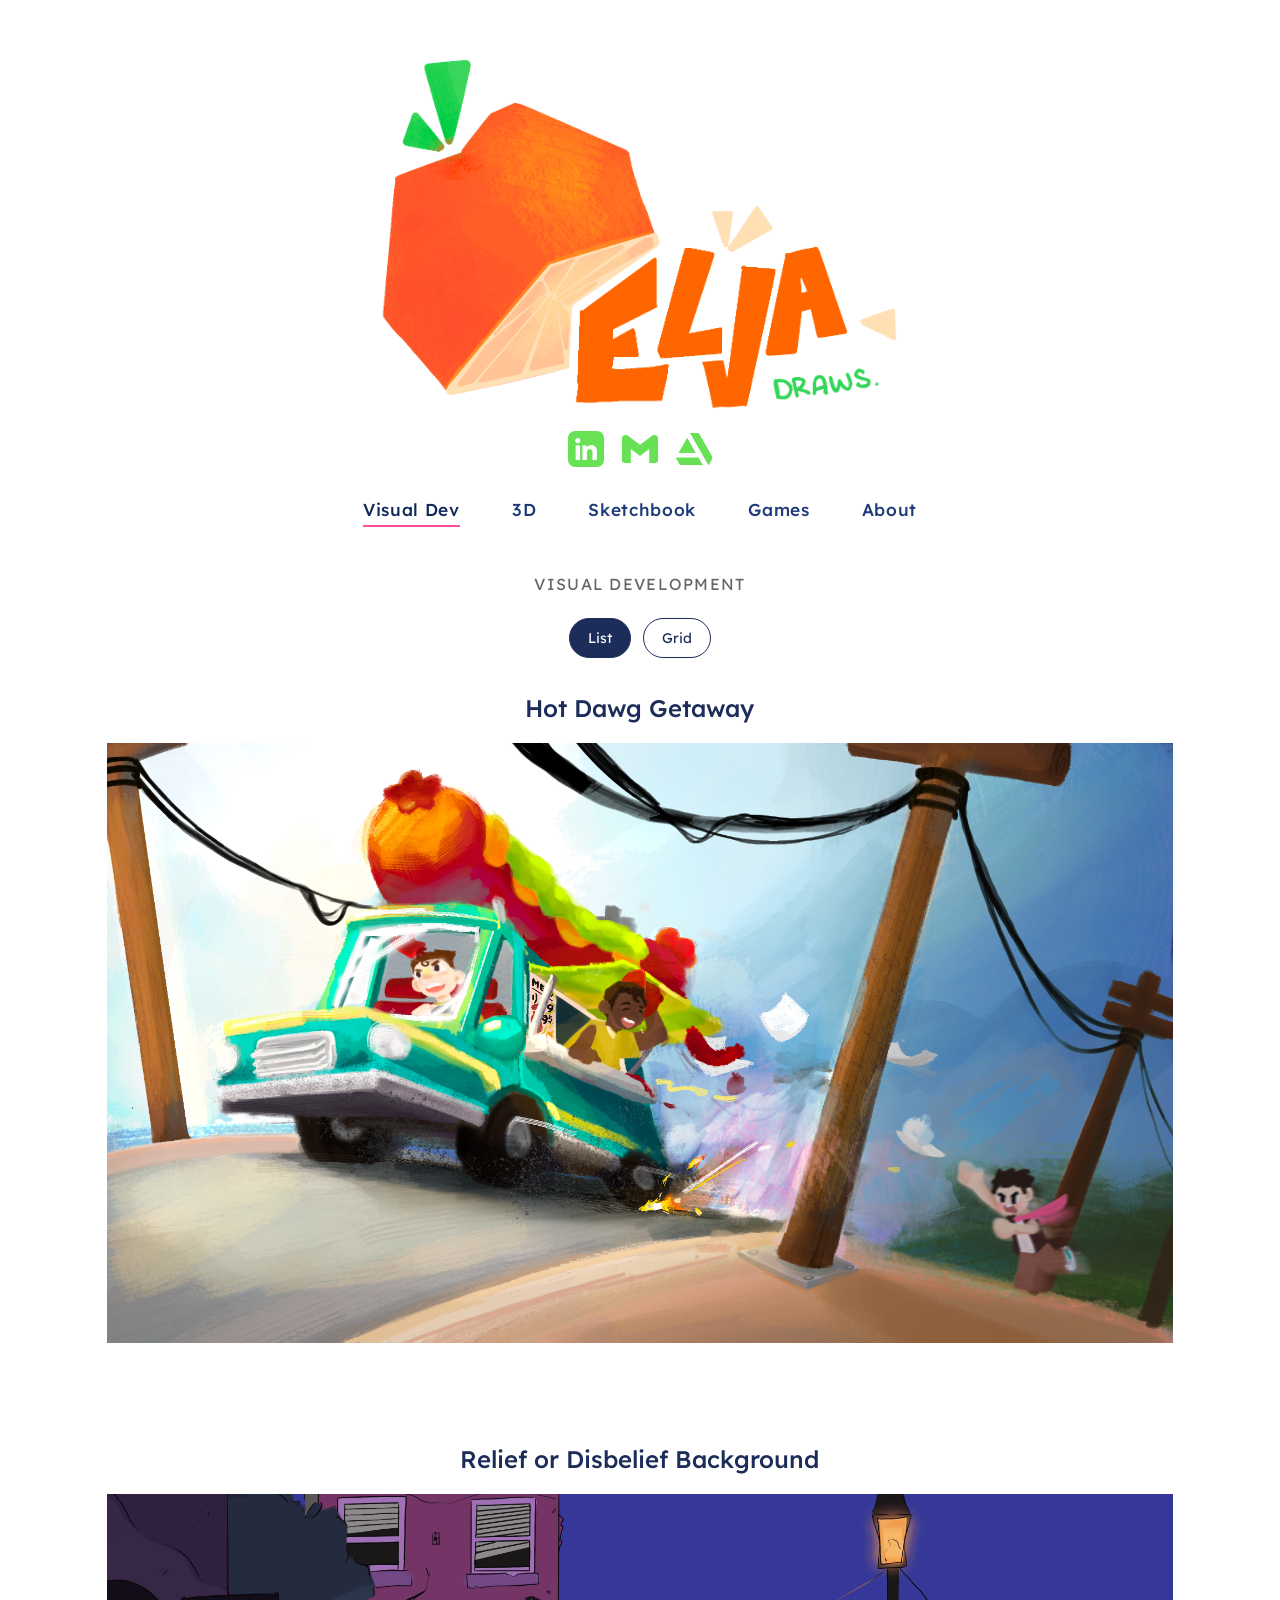
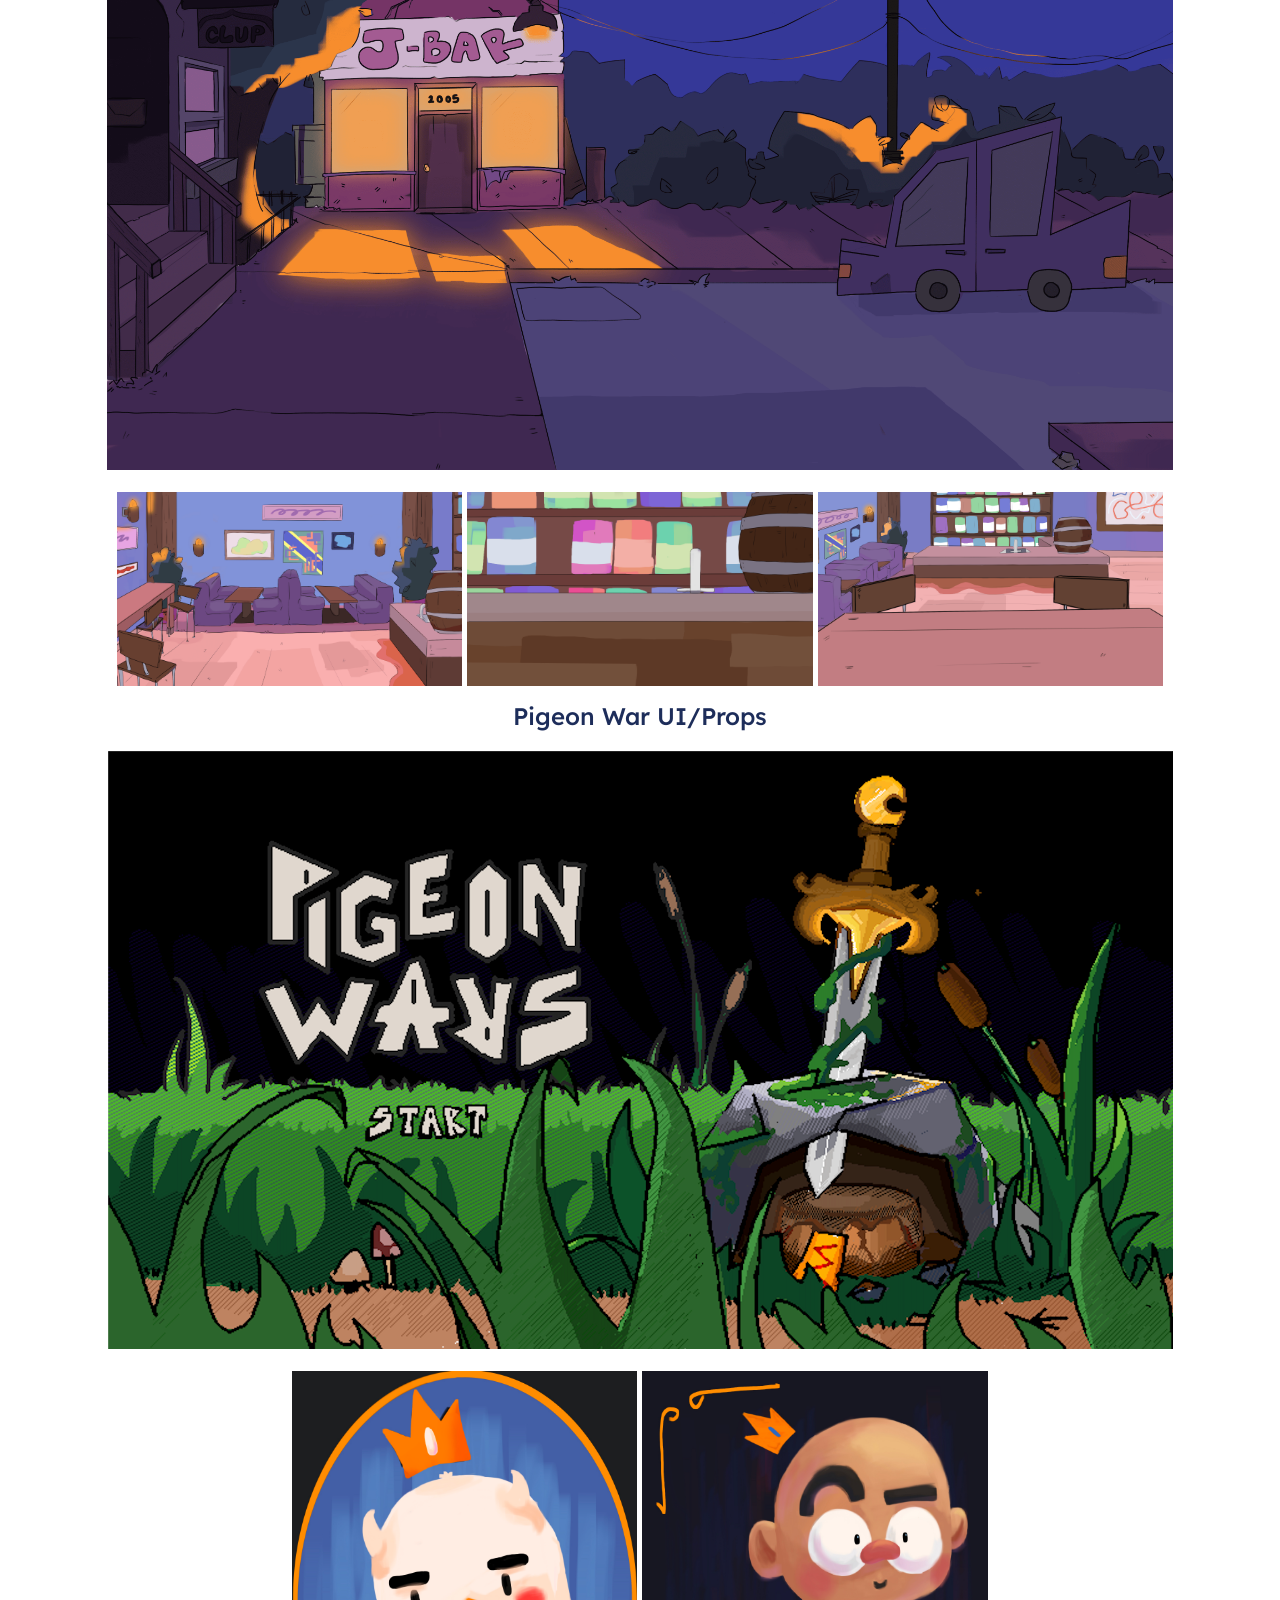
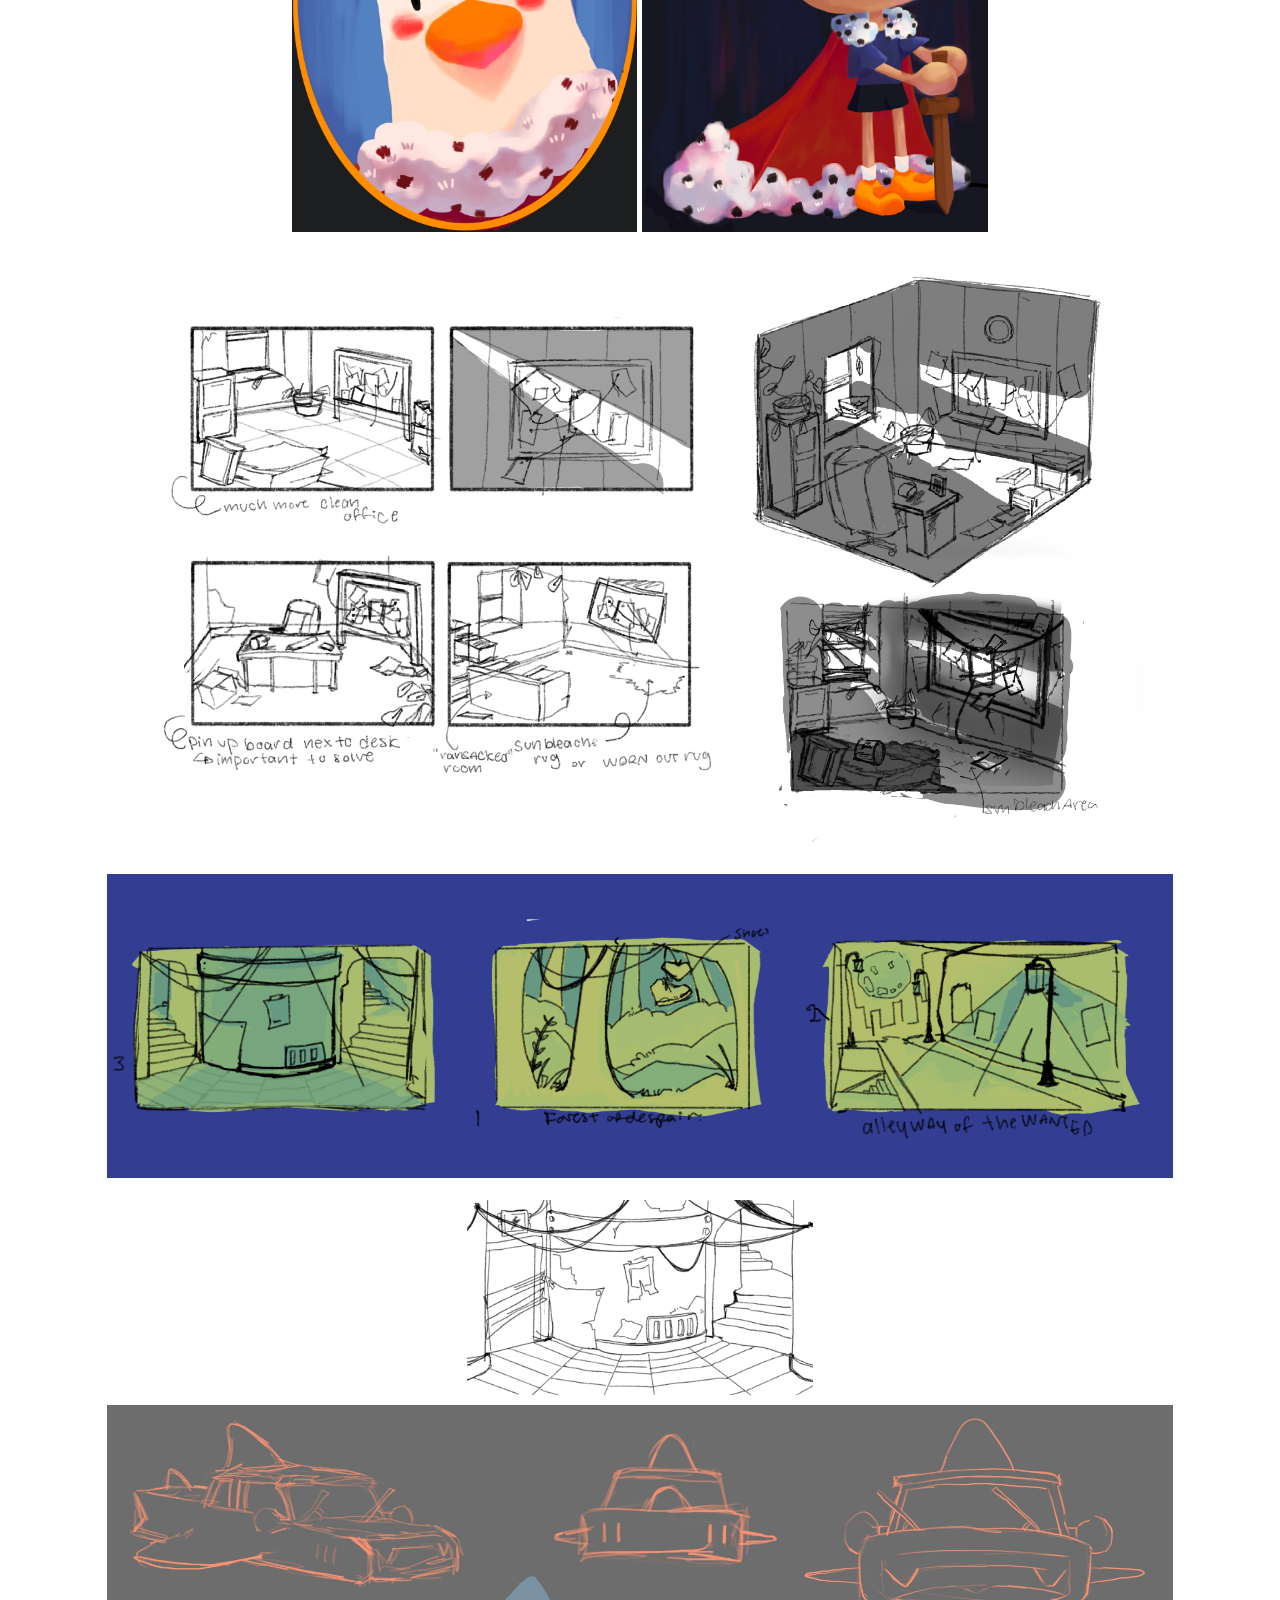
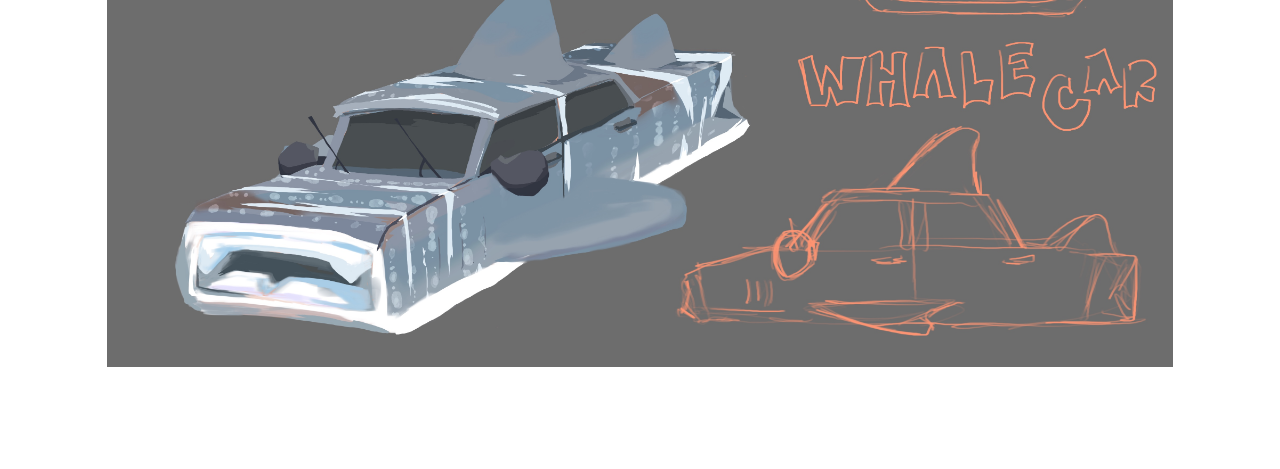
==== commit d1f9fee7: "aadd images" ====
--- a/index.html
+++ b/index.html
@@ -106,13 +106,31 @@
       </div>
     </div>
 
+
+     <div class="visdev-piece">
+      <div class="art-card visdev-card visdev-main-card">
+        <img class="main-image" src="vis/Untitled_Artwork 1.png" alt="">
+        <div class="visdev-bar">Abandoned Police Room</div>
+      </div>
+    </div>
+      <div class="visdev-piece">
+      <div class="art-card visdev-card visdev-main-card">
+        <img class="main-image" src="vis/Untitled_Artwork 2.png" alt="">
+        <div class="visdev-bar"></div>
+      </div>
+
+      <div class="sub-images2">
+        <img src="vis/Untitled_Artwork copy.png" alt="">
+      </div>
+    </div>
+
+
     <div class="visdev-piece">
       <div class="art-card visdev-card visdev-main-card">
         <img class="main-image" src="vis/whale shark copy.jpg" alt="">
         <div class="visdev-bar">Whale Shark Concept</div>
       </div>
     </div>
-
   </div>
 </main>
 
--- a/style.css
+++ b/style.css
@@ -299,7 +299,7 @@
 }
 
 .visdev-piece {
-  margin-bottom: 70px;
+  margin-bottom: 10px;
   display: block;
   clear: both;
 }
@@ -319,7 +319,6 @@
   height: auto;
   object-fit: contain;
   margin-bottom: 12px;
-  margin-bottom: 14px;
   display: block;
 }
 .sub-images {
@@ -393,7 +392,7 @@
   width: 100%;
   height: auto !important; /* 🔥 THIS FIXES IT */
   background: transparent;
-  margin-bottom: 12px;
+  margin-bottom: 10px;
 }
 
 
@@ -523,61 +522,7 @@
 }
 
 /* mobile */
-@media (max-width: 650px) {
-
-  .visdev-container.grid-view {
-    grid-template-columns: 1fr;
-  }
-
-  .visdev-container.list-view .sub-images img,
-  .visdev-container.list-view .sub-images2 img {
-    width: 100%;
-  }
-
-  .intro-header {
-    height: 28vh;
-    min-height: 180px;
-    margin-top: 15px;
-  }
-
-  .name-logo {
-    width: 70%;
-    margin-top: 30px;
-  }
-
-  .nav-links {
-    gap: 20px;
-  }
-
-  .gallery-grid {
-    grid-template-columns: 1fr;
-  }
-
-  .art-card {
-    height: 320px;
-  }
-
-  .page-content {
-    padding: 28px 20px 50px;
-  }
-
-  .about-layout {
-    grid-template-columns: 1fr;
-  }
-
-  .about-image {
-    height: 320px;
-  }
-
-    .sub-images {
-    flex-direction: column;
-    align-items: center;
-  }
-  .sub-images img {
-    width: 80%;
-    max-width: 320px;
-  }
-}
+
 
 .view-toggle {
   display: flex;
@@ -608,8 +553,8 @@
 }
 
 .visdev-container {
-  width: 90%;
-  max-width: 1300px;
+ width: 88%;
+  max-width: 1100px;
   margin: 0 auto;
 }
 
@@ -617,7 +562,6 @@
 .visdev-container.list-view {
   display: flex;
   flex-direction: column;
-  gap: 50px;
 }
 
 .visdev-container.list-view .visdev-piece {
@@ -633,8 +577,8 @@
 .visdev-container.list-view .sub-images,
 .visdev-container.list-view .sub-images2 {
   display: flex;
-  gap: 14px;
-  margin-top: 14px;
+  gap: 5px;
+  margin-top: 5px;
   flex-wrap: wrap;
 }
 
@@ -646,35 +590,39 @@
   display: block;
 }
 
-/* GRID VIEW */
 .visdev-container.grid-view {
   display: grid;
   grid-template-columns: repeat(2, 1fr);
-  gap: 28px;
+  gap: 16px;
+  margin-bottom: 0px;
   align-items: start;
 }
 
 .visdev-container.grid-view .visdev-piece {
   width: 100%;
 }
-
 .visdev-container.grid-view .main-image {
   width: 100%;
-  aspect-ratio: 4 / 3;
-  object-fit: cover;
-  display: block;
+  height: auto; /* 👈 IMPORTANT */
+  object-fit: contain;
 }
 
 .visdev-container.grid-view .sub-images,
 .visdev-container.grid-view .sub-images2 {
   display: none;
 }
+
+.visdev-container.grid-view {
+  gap: 16px;
+}
+
 
 /* Card styling */
 .visdev-card {
   position: relative;
   overflow: hidden;
 }
+
 
 
 .visdev-bar {
@@ -703,4 +651,60 @@
 
 .visdev-container.grid-view .project-title {
   display: none;
+}
+
+@media (max-width: 650px) {
+
+  .visdev-container.grid-view {
+    grid-template-columns: 1fr;
+  }
+
+  .visdev-container.list-view .sub-images img,
+  .visdev-container.list-view .sub-images2 img {
+    width: 100%;
+  }
+
+  .intro-header {
+    height: 28vh;
+    min-height: 180px;
+    margin-top: 15px;
+  }
+
+  .name-logo {
+    width: 70%;
+    margin-top: 30px;
+  }
+
+  .nav-links {
+    gap: 20px;
+  }
+
+  .gallery-grid {
+    grid-template-columns: 1fr;
+  }
+
+  .art-card {
+    height: 320px;
+  }
+
+  .page-content {
+    padding: 28px 20px 50px;
+  }
+
+  .about-layout {
+    grid-template-columns: 1fr;
+  }
+
+  .about-image {
+    height: 320px;
+  }
+
+    .sub-images {
+    flex-direction: column;
+    align-items: center;
+  }
+  .sub-images img {
+    width: 80%;
+    max-width: 320px;
+  }
 }
--- a/style.css
+++ b/style.css
@@ -299,7 +299,7 @@
 }
 
 .visdev-piece {
-  margin-bottom: 70px;
+  margin-bottom: 10px;
   display: block;
   clear: both;
 }
@@ -319,7 +319,6 @@
   height: auto;
   object-fit: contain;
   margin-bottom: 12px;
-  margin-bottom: 14px;
   display: block;
 }
 .sub-images {
@@ -393,7 +392,7 @@
   width: 100%;
   height: auto !important; /* 🔥 THIS FIXES IT */
   background: transparent;
-  margin-bottom: 12px;
+  margin-bottom: 10px;
 }
 
 
@@ -523,61 +522,7 @@
 }
 
 /* mobile */
-@media (max-width: 650px) {
-
-  .visdev-container.grid-view {
-    grid-template-columns: 1fr;
-  }
-
-  .visdev-container.list-view .sub-images img,
-  .visdev-container.list-view .sub-images2 img {
-    width: 100%;
-  }
-
-  .intro-header {
-    height: 28vh;
-    min-height: 180px;
-    margin-top: 15px;
-  }
-
-  .name-logo {
-    width: 70%;
-    margin-top: 30px;
-  }
-
-  .nav-links {
-    gap: 20px;
-  }
-
-  .gallery-grid {
-    grid-template-columns: 1fr;
-  }
-
-  .art-card {
-    height: 320px;
-  }
-
-  .page-content {
-    padding: 28px 20px 50px;
-  }
-
-  .about-layout {
-    grid-template-columns: 1fr;
-  }
-
-  .about-image {
-    height: 320px;
-  }
-
-    .sub-images {
-    flex-direction: column;
-    align-items: center;
-  }
-  .sub-images img {
-    width: 80%;
-    max-width: 320px;
-  }
-}
+
 
 .view-toggle {
   display: flex;
@@ -608,8 +553,8 @@
 }
 
 .visdev-container {
-  width: 90%;
-  max-width: 1300px;
+ width: 88%;
+  max-width: 1100px;
   margin: 0 auto;
 }
 
@@ -617,7 +562,6 @@
 .visdev-container.list-view {
   display: flex;
   flex-direction: column;
-  gap: 50px;
 }
 
 .visdev-container.list-view .visdev-piece {
@@ -633,8 +577,8 @@
 .visdev-container.list-view .sub-images,
 .visdev-container.list-view .sub-images2 {
   display: flex;
-  gap: 14px;
-  margin-top: 14px;
+  gap: 5px;
+  margin-top: 5px;
   flex-wrap: wrap;
 }
 
@@ -646,35 +590,39 @@
   display: block;
 }
 
-/* GRID VIEW */
 .visdev-container.grid-view {
   display: grid;
   grid-template-columns: repeat(2, 1fr);
-  gap: 28px;
+  gap: 16px;
+  margin-bottom: 0px;
   align-items: start;
 }
 
 .visdev-container.grid-view .visdev-piece {
   width: 100%;
 }
-
 .visdev-container.grid-view .main-image {
   width: 100%;
-  aspect-ratio: 4 / 3;
-  object-fit: cover;
-  display: block;
+  height: auto; /* 👈 IMPORTANT */
+  object-fit: contain;
 }
 
 .visdev-container.grid-view .sub-images,
 .visdev-container.grid-view .sub-images2 {
   display: none;
 }
+
+.visdev-container.grid-view {
+  gap: 16px;
+}
+
 
 /* Card styling */
 .visdev-card {
   position: relative;
   overflow: hidden;
 }
+
 
 
 .visdev-bar {
@@ -703,4 +651,60 @@
 
 .visdev-container.grid-view .project-title {
   display: none;
+}
+
+@media (max-width: 650px) {
+
+  .visdev-container.grid-view {
+    grid-template-columns: 1fr;
+  }
+
+  .visdev-container.list-view .sub-images img,
+  .visdev-container.list-view .sub-images2 img {
+    width: 100%;
+  }
+
+  .intro-header {
+    height: 28vh;
+    min-height: 180px;
+    margin-top: 15px;
+  }
+
+  .name-logo {
+    width: 70%;
+    margin-top: 30px;
+  }
+
+  .nav-links {
+    gap: 20px;
+  }
+
+  .gallery-grid {
+    grid-template-columns: 1fr;
+  }
+
+  .art-card {
+    height: 320px;
+  }
+
+  .page-content {
+    padding: 28px 20px 50px;
+  }
+
+  .about-layout {
+    grid-template-columns: 1fr;
+  }
+
+  .about-image {
+    height: 320px;
+  }
+
+    .sub-images {
+    flex-direction: column;
+    align-items: center;
+  }
+  .sub-images img {
+    width: 80%;
+    max-width: 320px;
+  }
 }
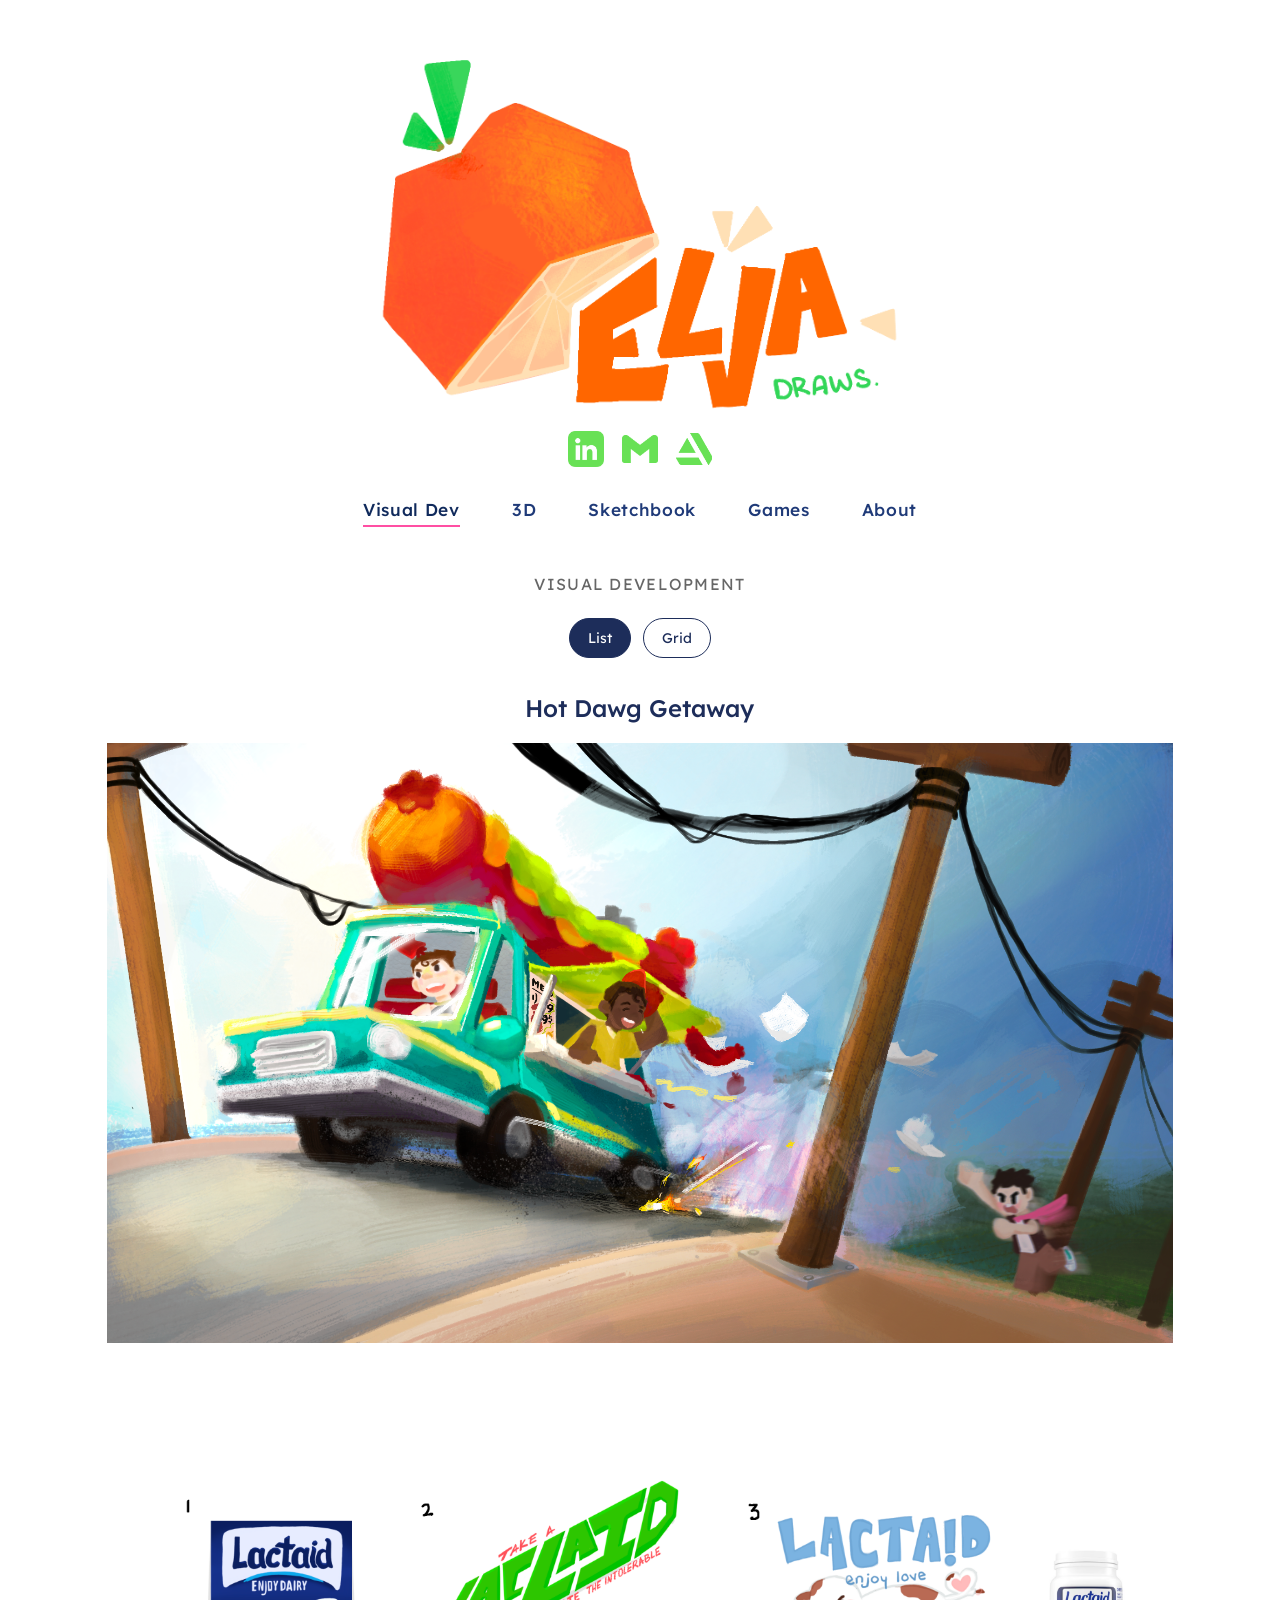
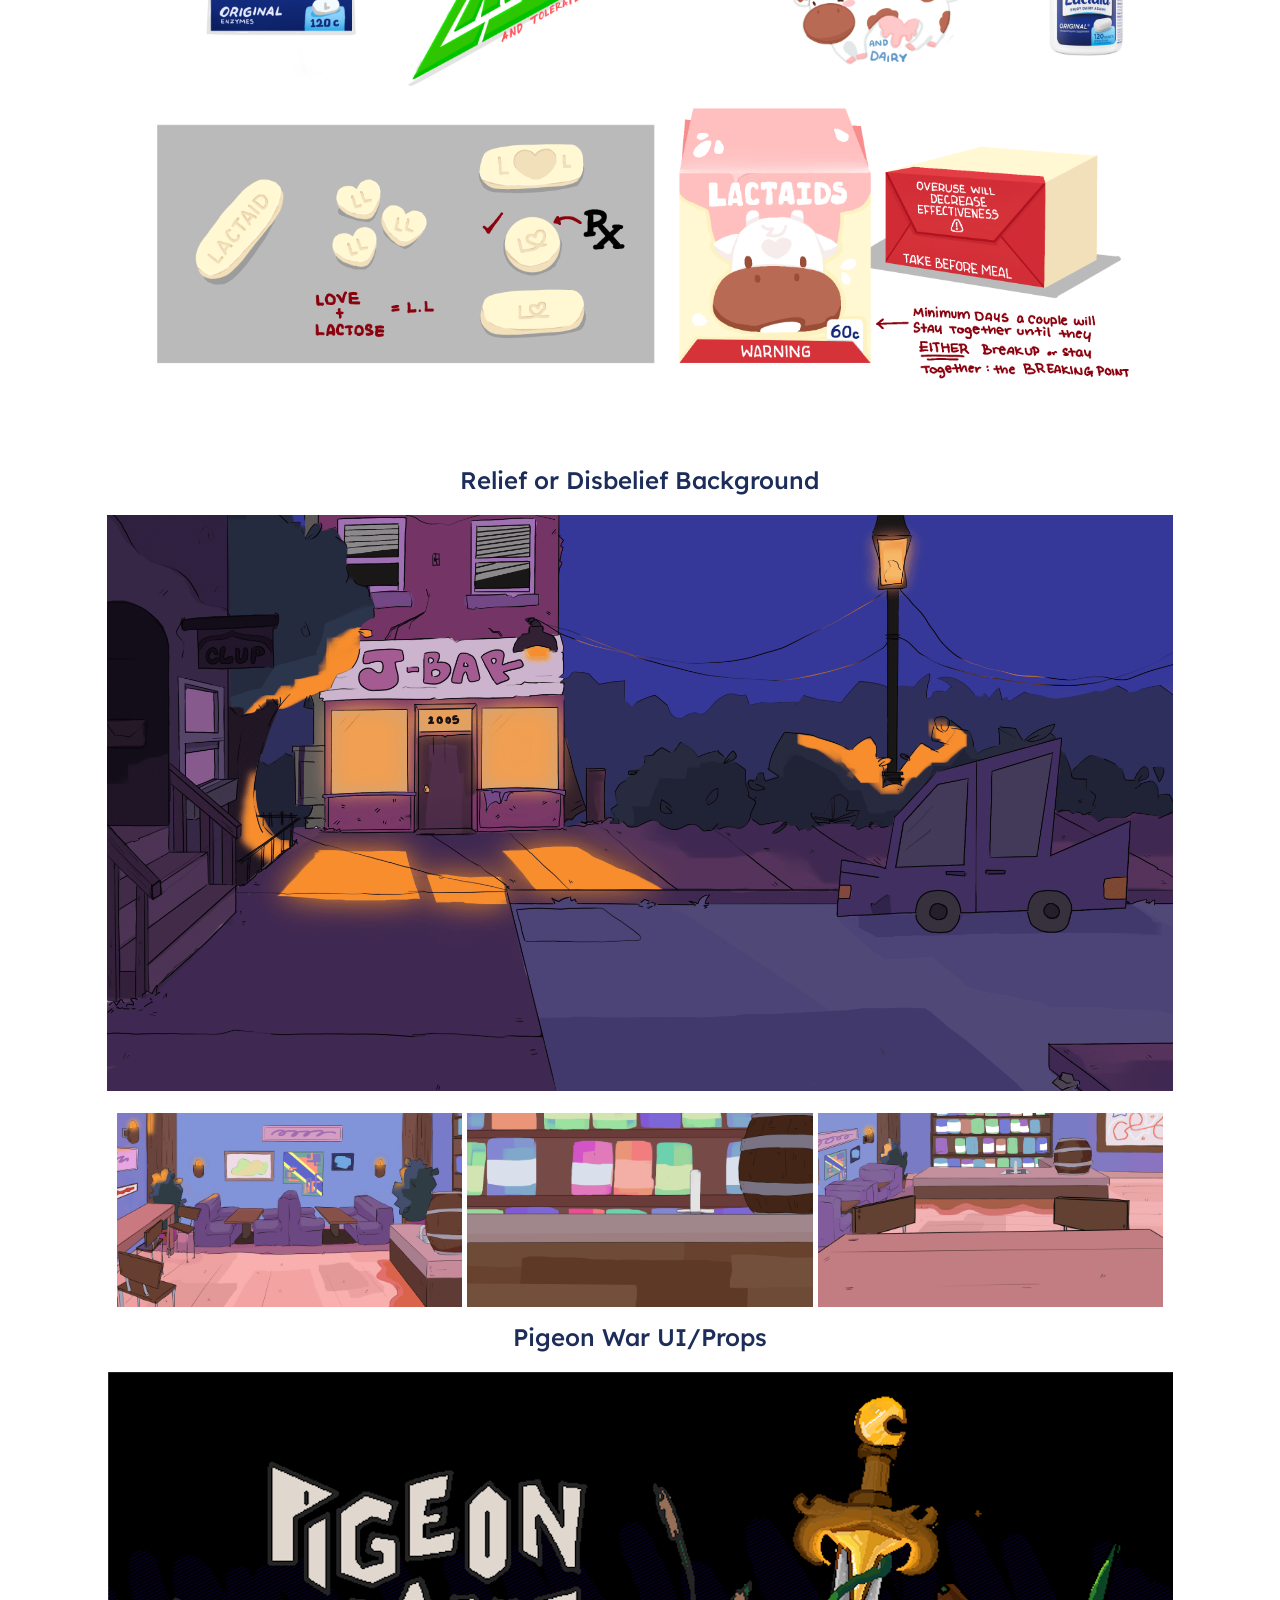
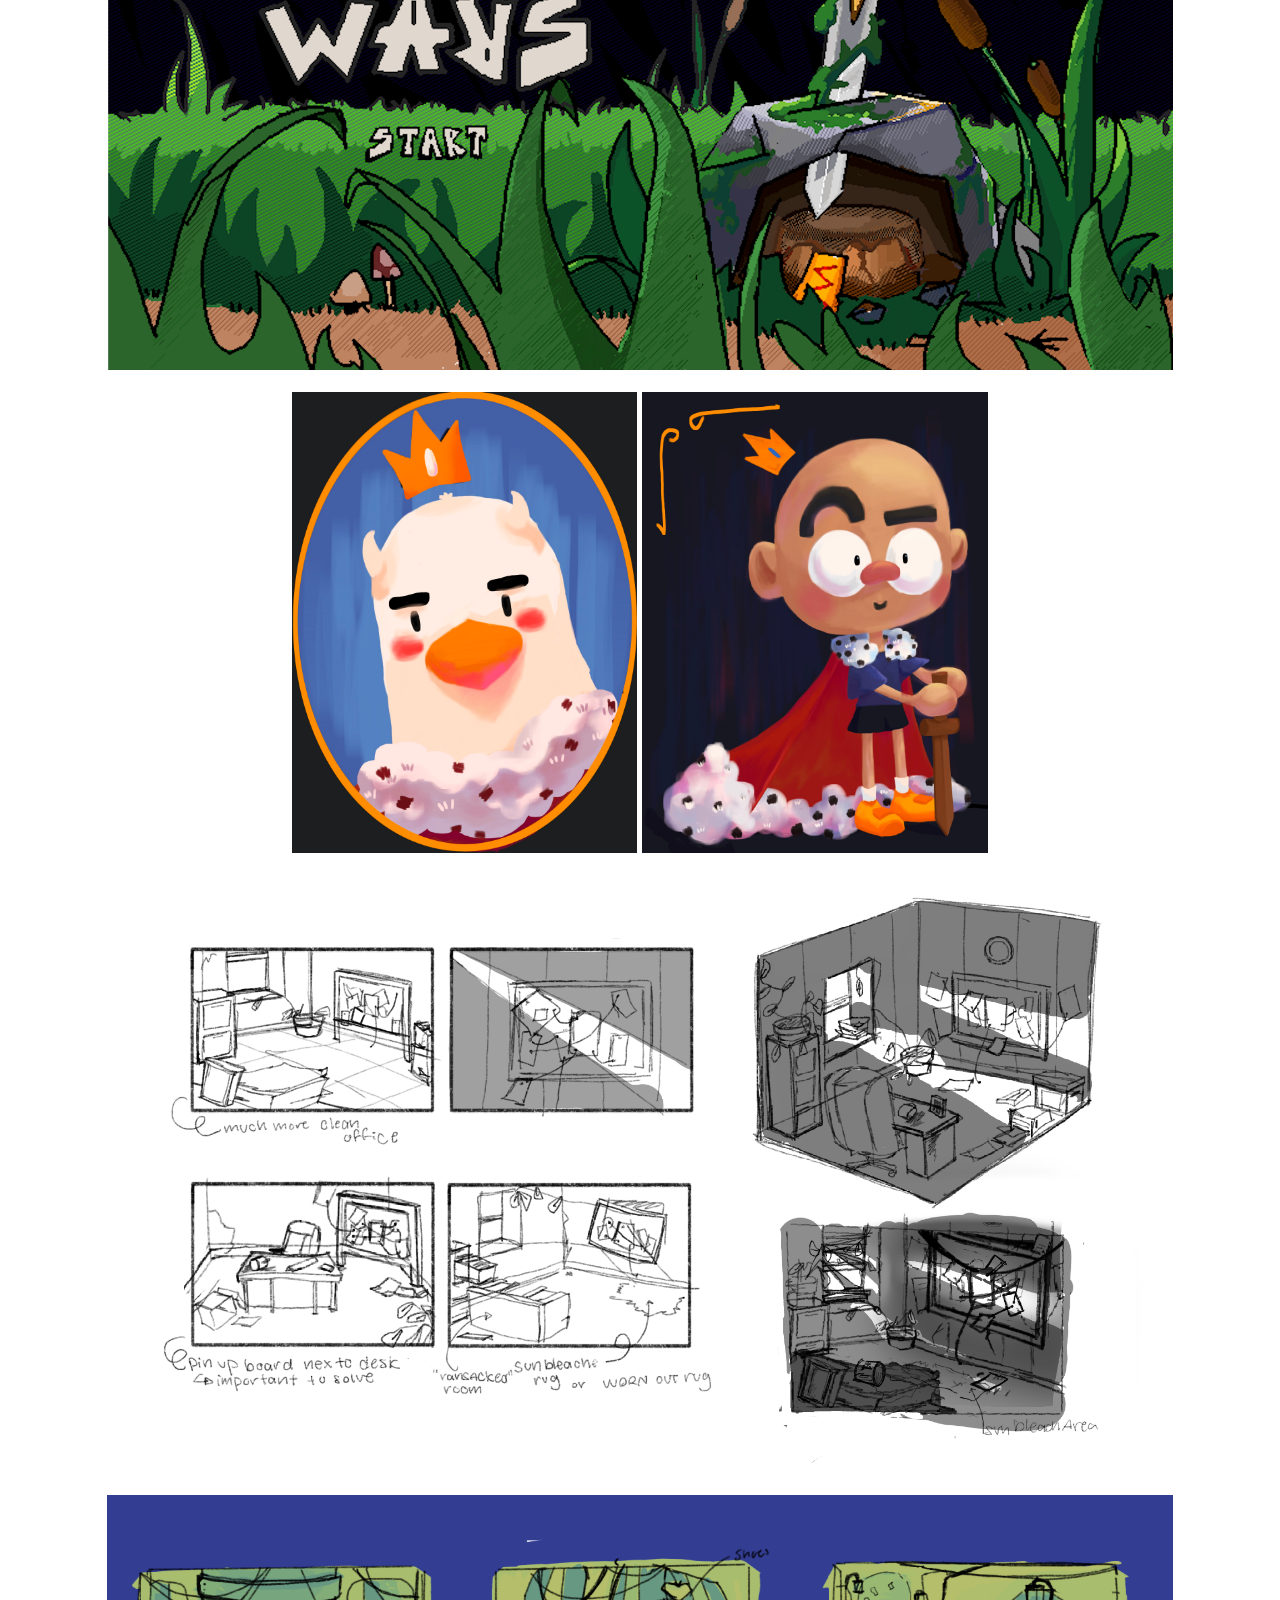
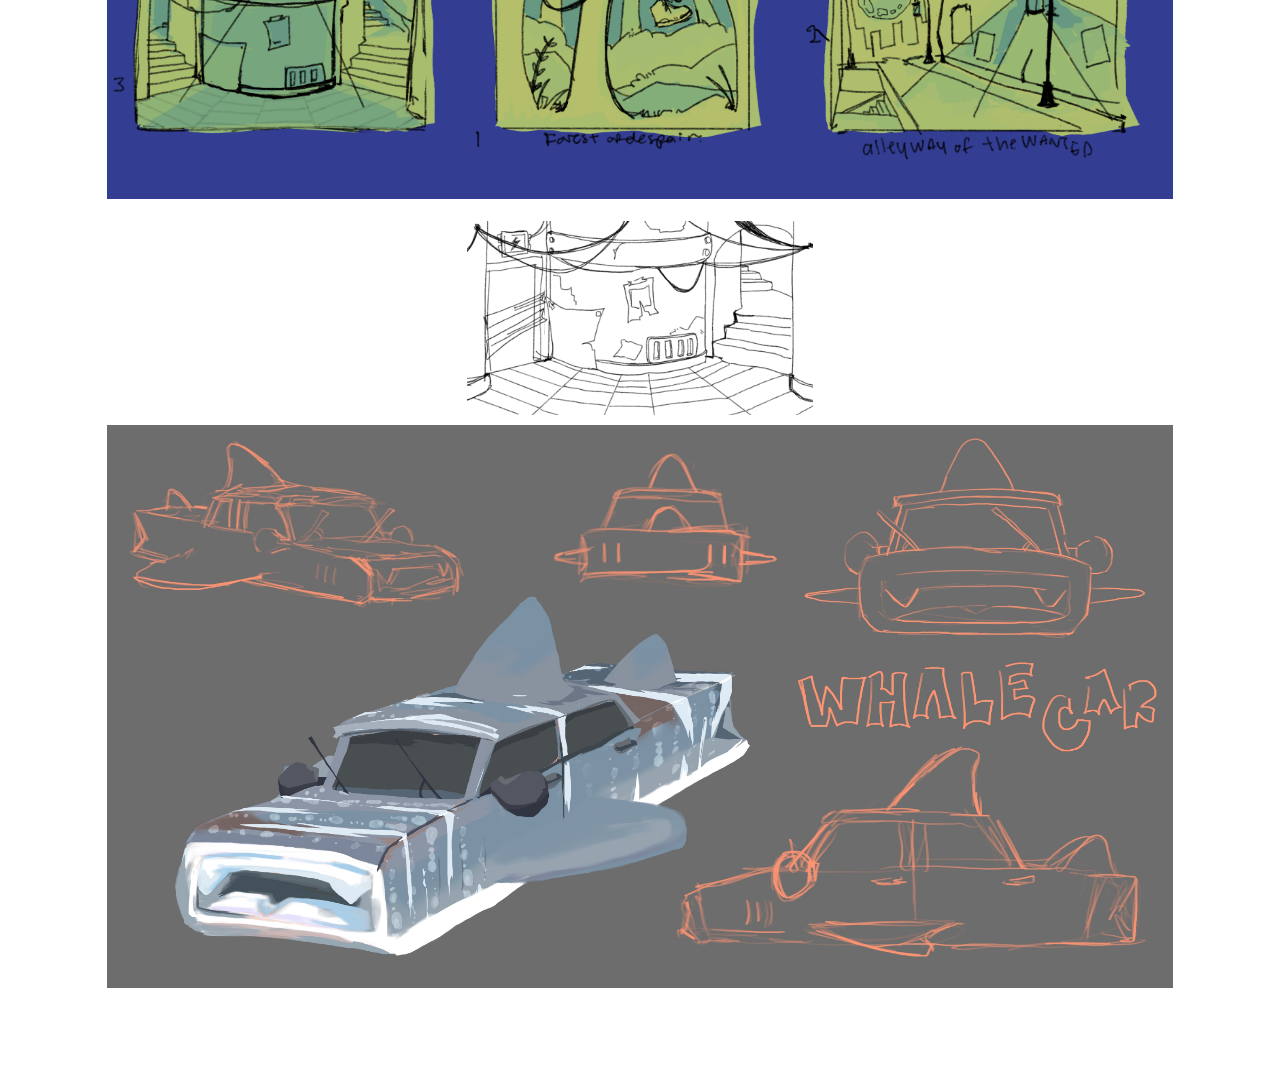
==== commit 9bd00b9e: "image" ====
--- a/index.html
+++ b/index.html
@@ -76,6 +76,15 @@
         <div class="visdev-bar">Turn Around + Color Exploration</div>
       </div>
     </div>
+
+     <div class="visdev-piece">
+      <div class="art-card visdev-card visdev-main-card">
+        <img class="main-image" src="vis/IntolerableLovePills.png" alt="">
+        <div class="visdev-bar">Pill + logo Ideation </div>
+      </div>
+    </div>  
+
+
 <h3 class="project-title">Relief or Disbelief Background </h3>
 
     <div class="visdev-piece">
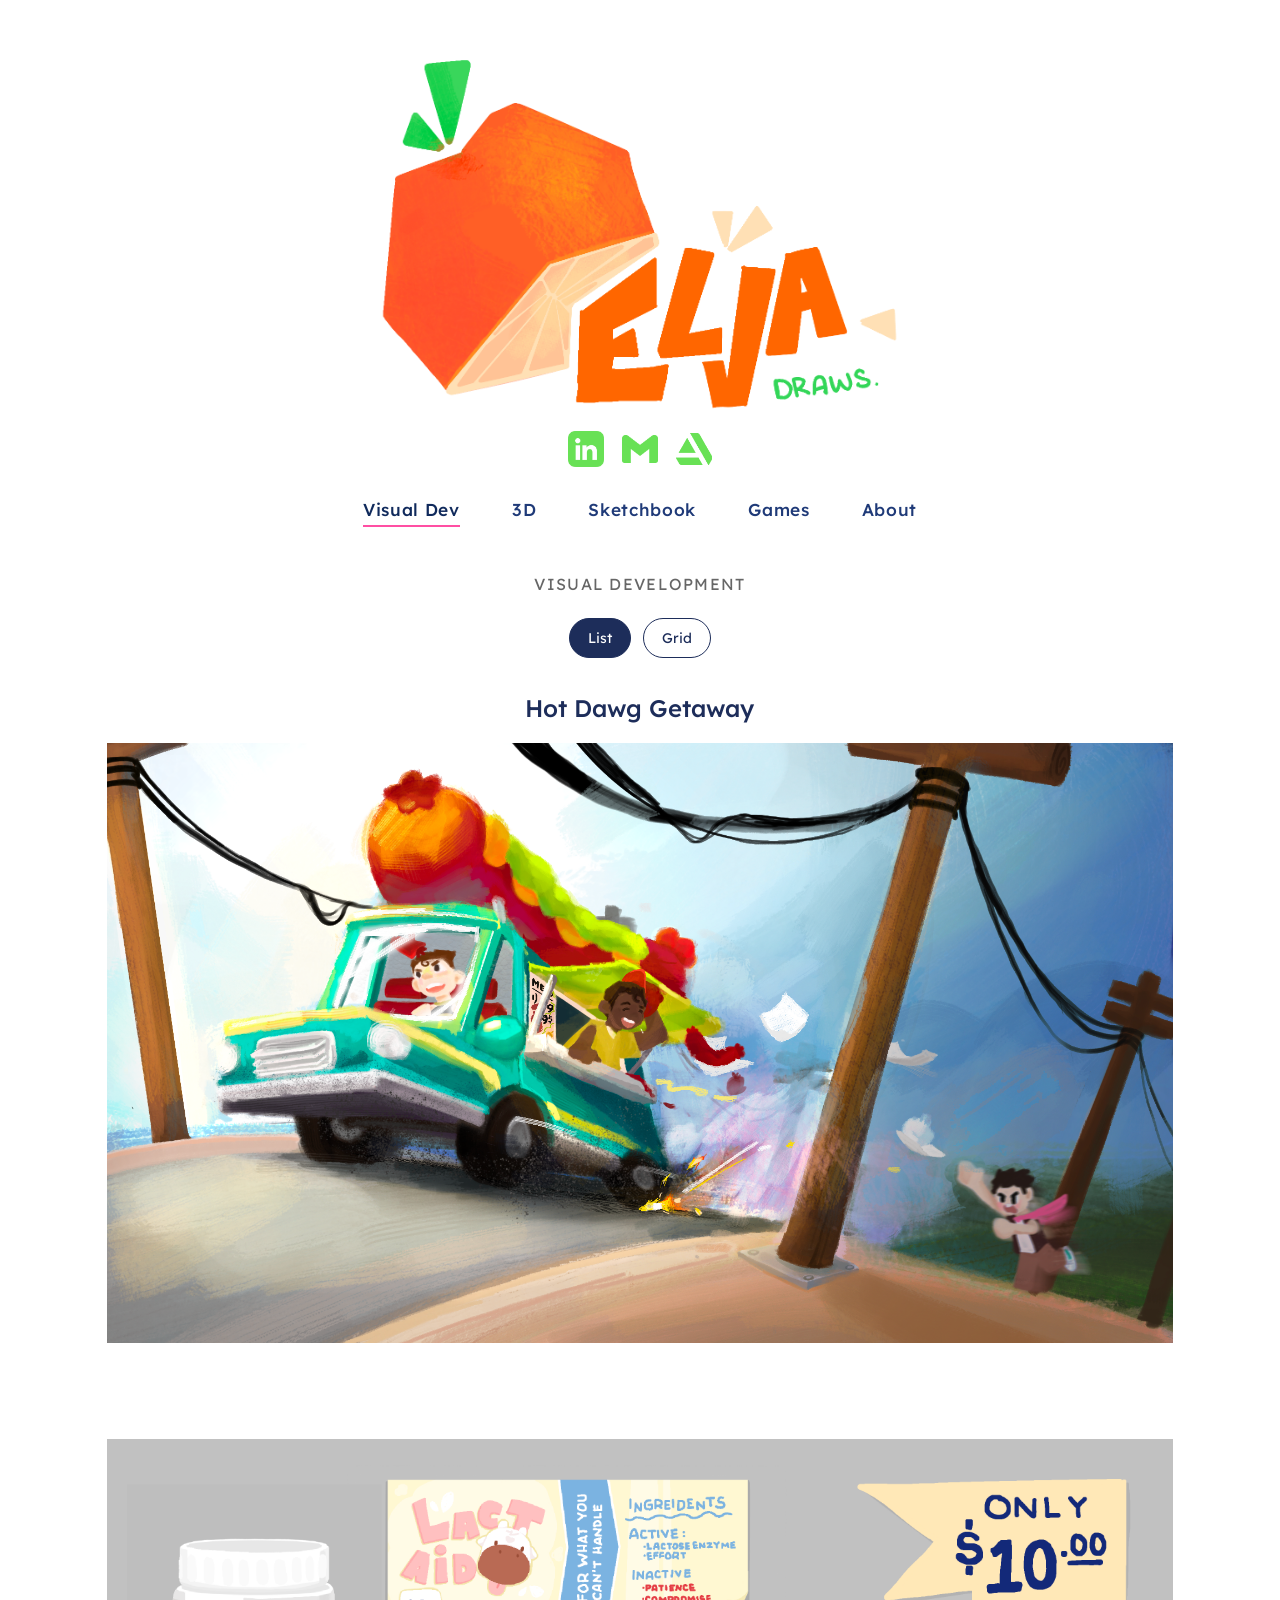
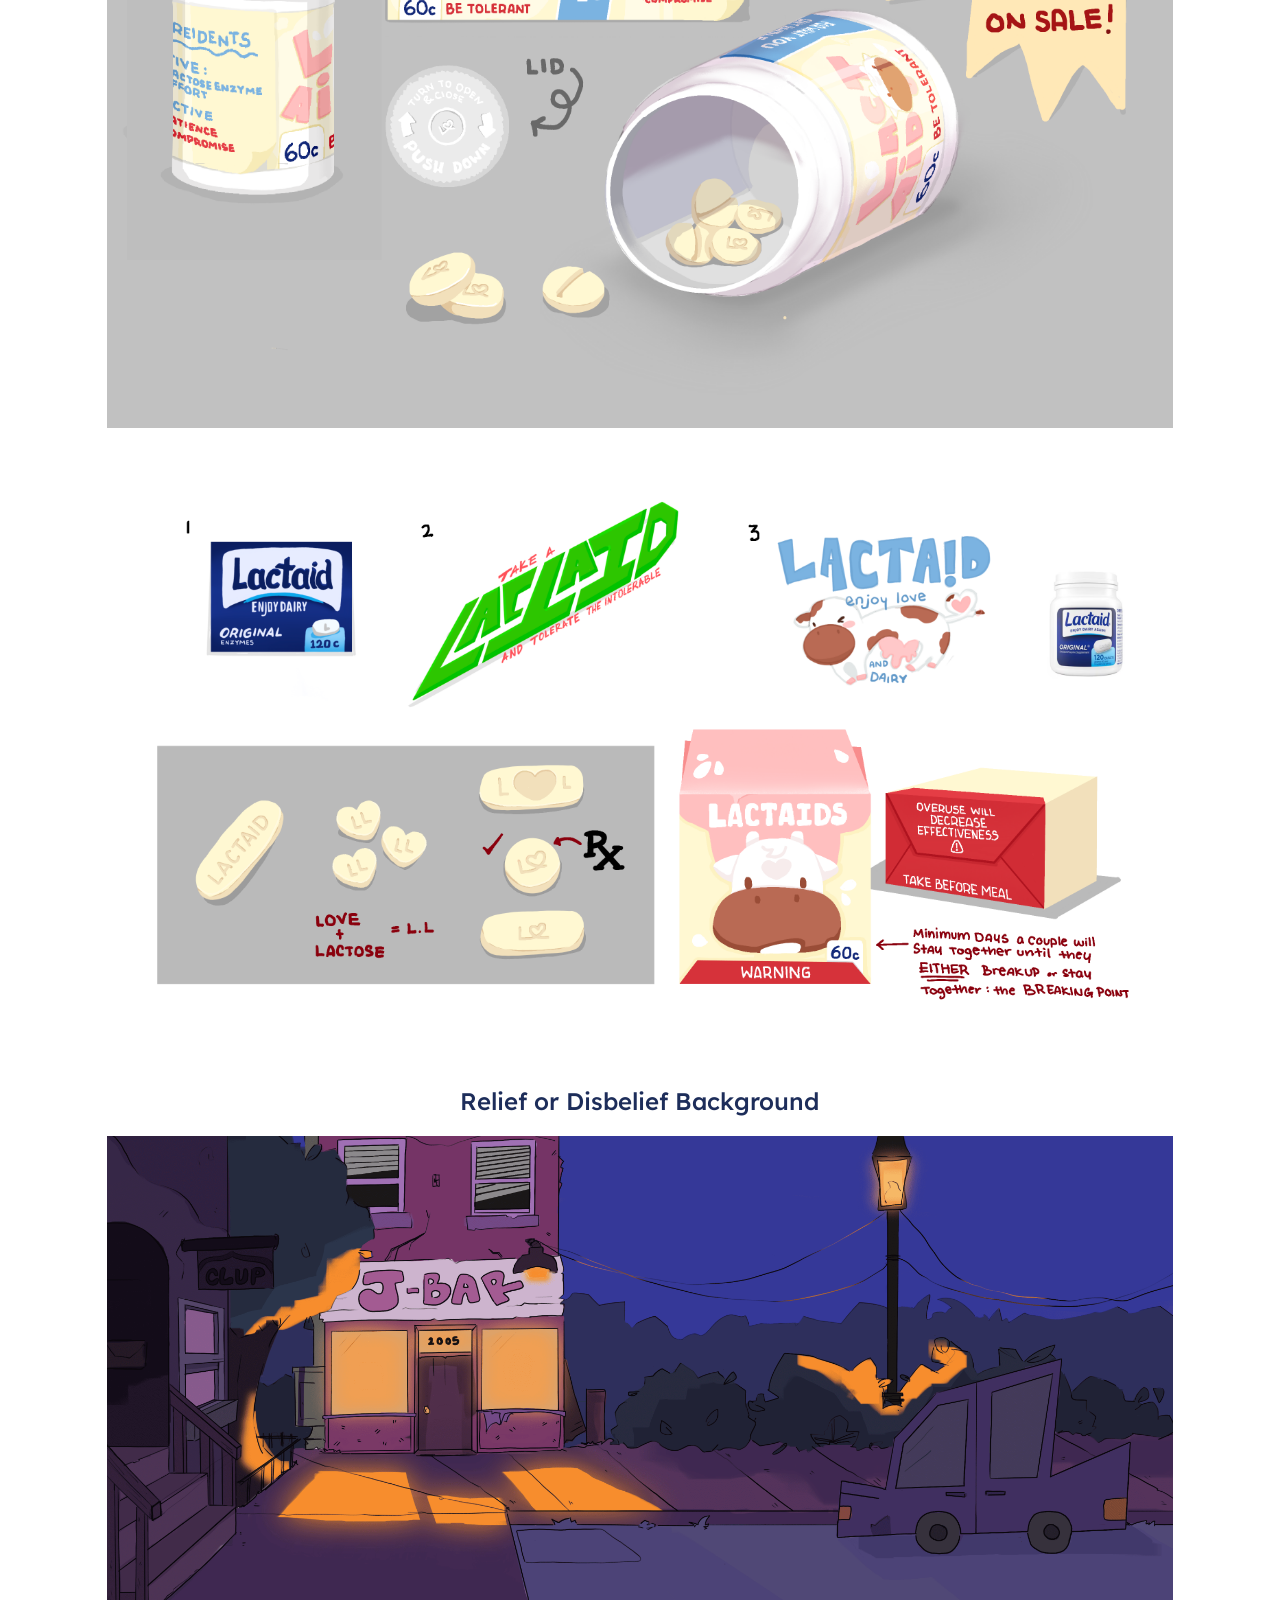
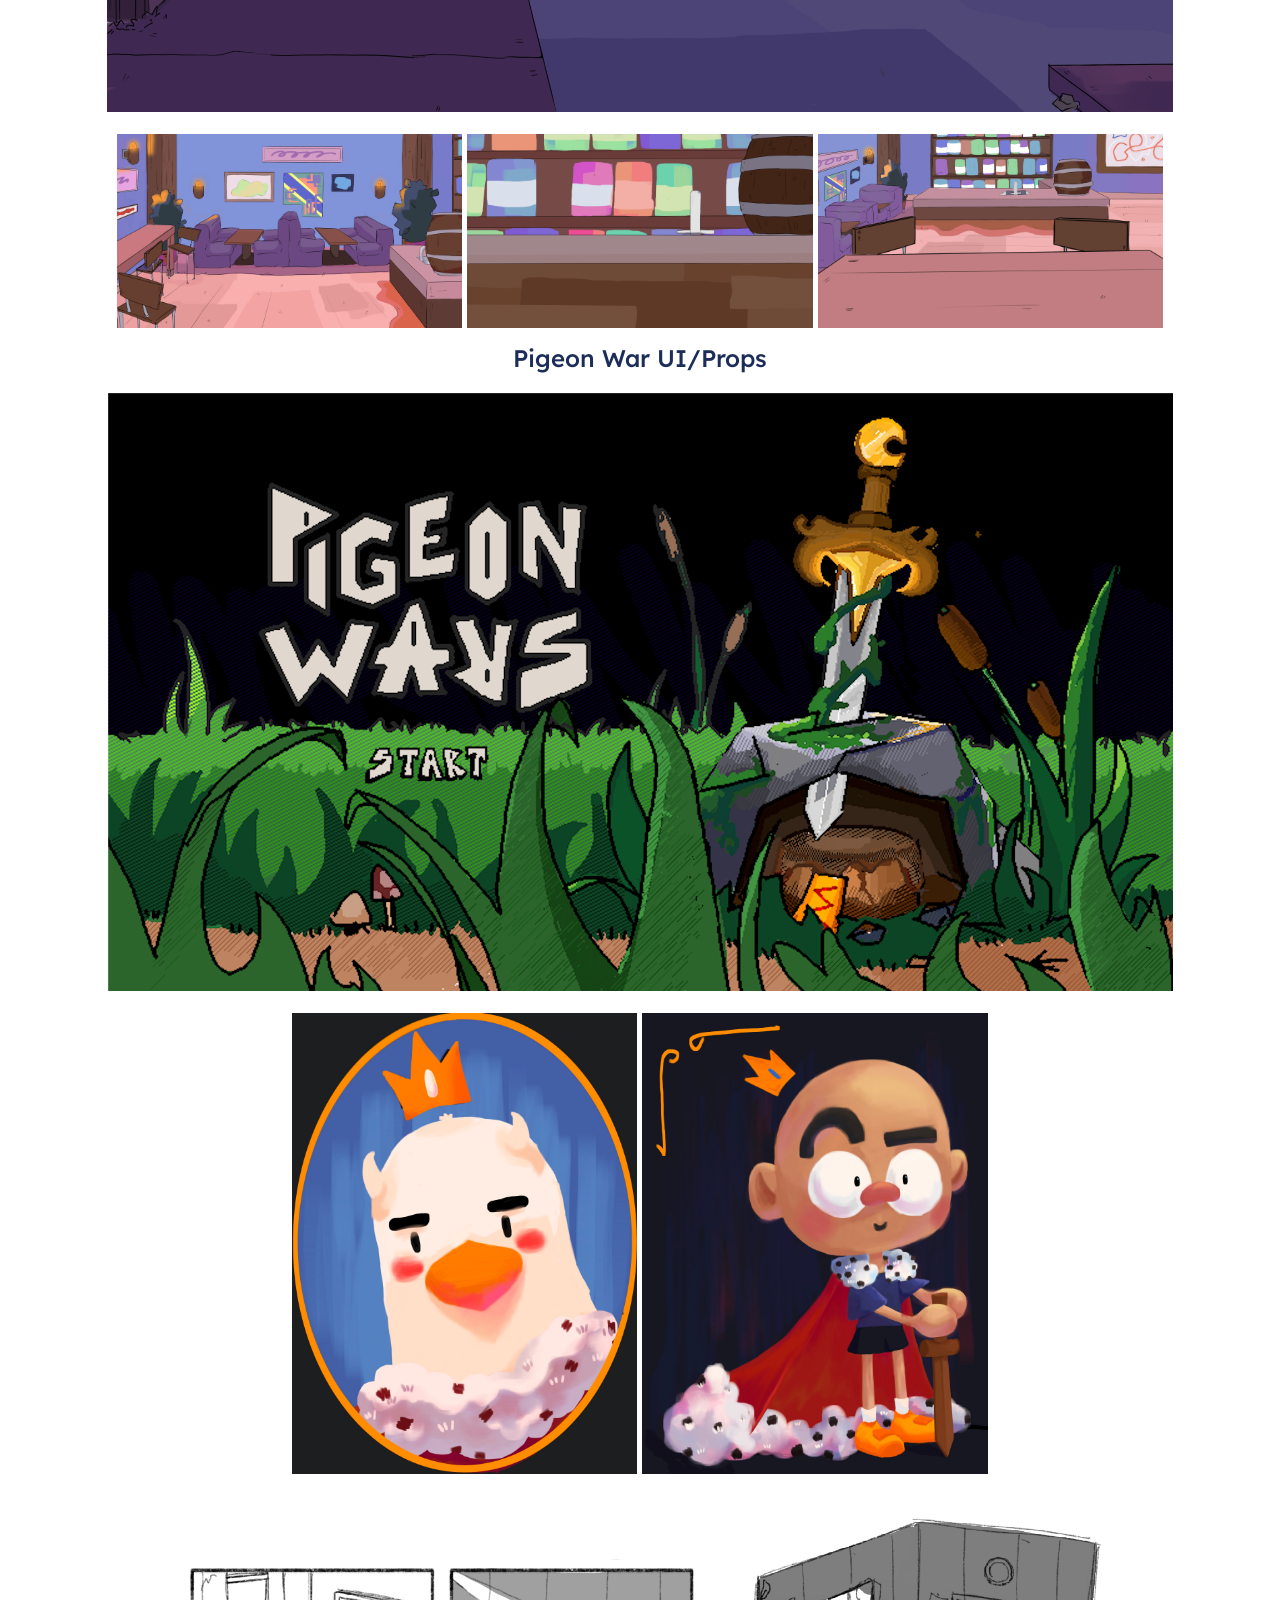
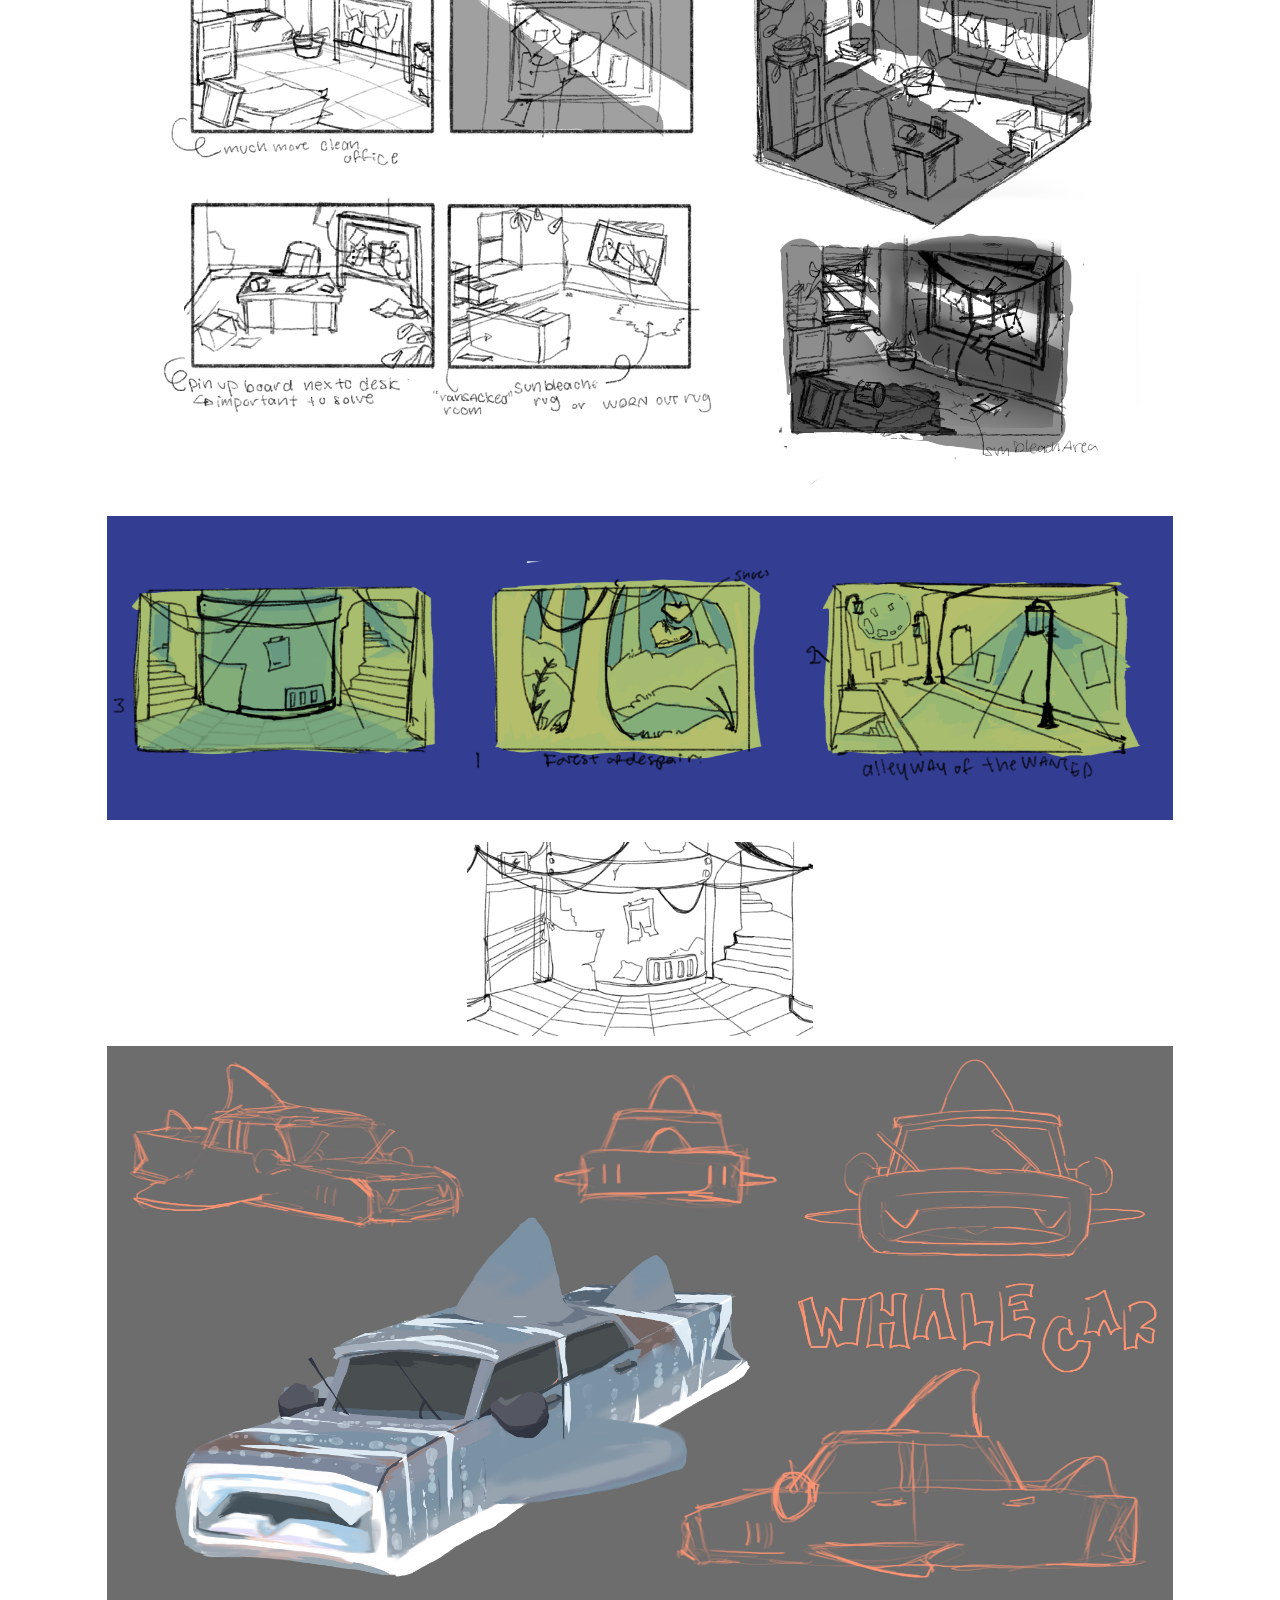
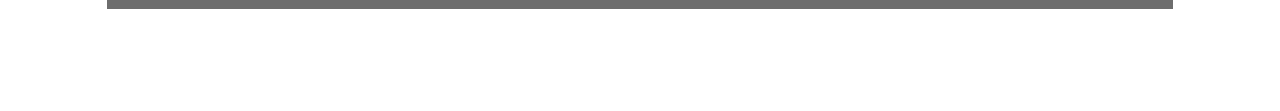
==== commit 14ec02ce: "new Image Push" ====
--- a/index.html
+++ b/index.html
@@ -79,6 +79,14 @@
 
      <div class="visdev-piece">
       <div class="art-card visdev-card visdev-main-card">
+        <img class="main-image" src="vis/PillBottle.png" alt="">
+        <div class="visdev-bar">Pill Bottle </div>
+      </div>
+     </div>
+
+
+     <div class="visdev-piece">
+      <div class="art-card visdev-card visdev-main-card">
         <img class="main-image" src="vis/IntolerableLovePills.png" alt="">
         <div class="visdev-bar">Pill + logo Ideation </div>
       </div>
